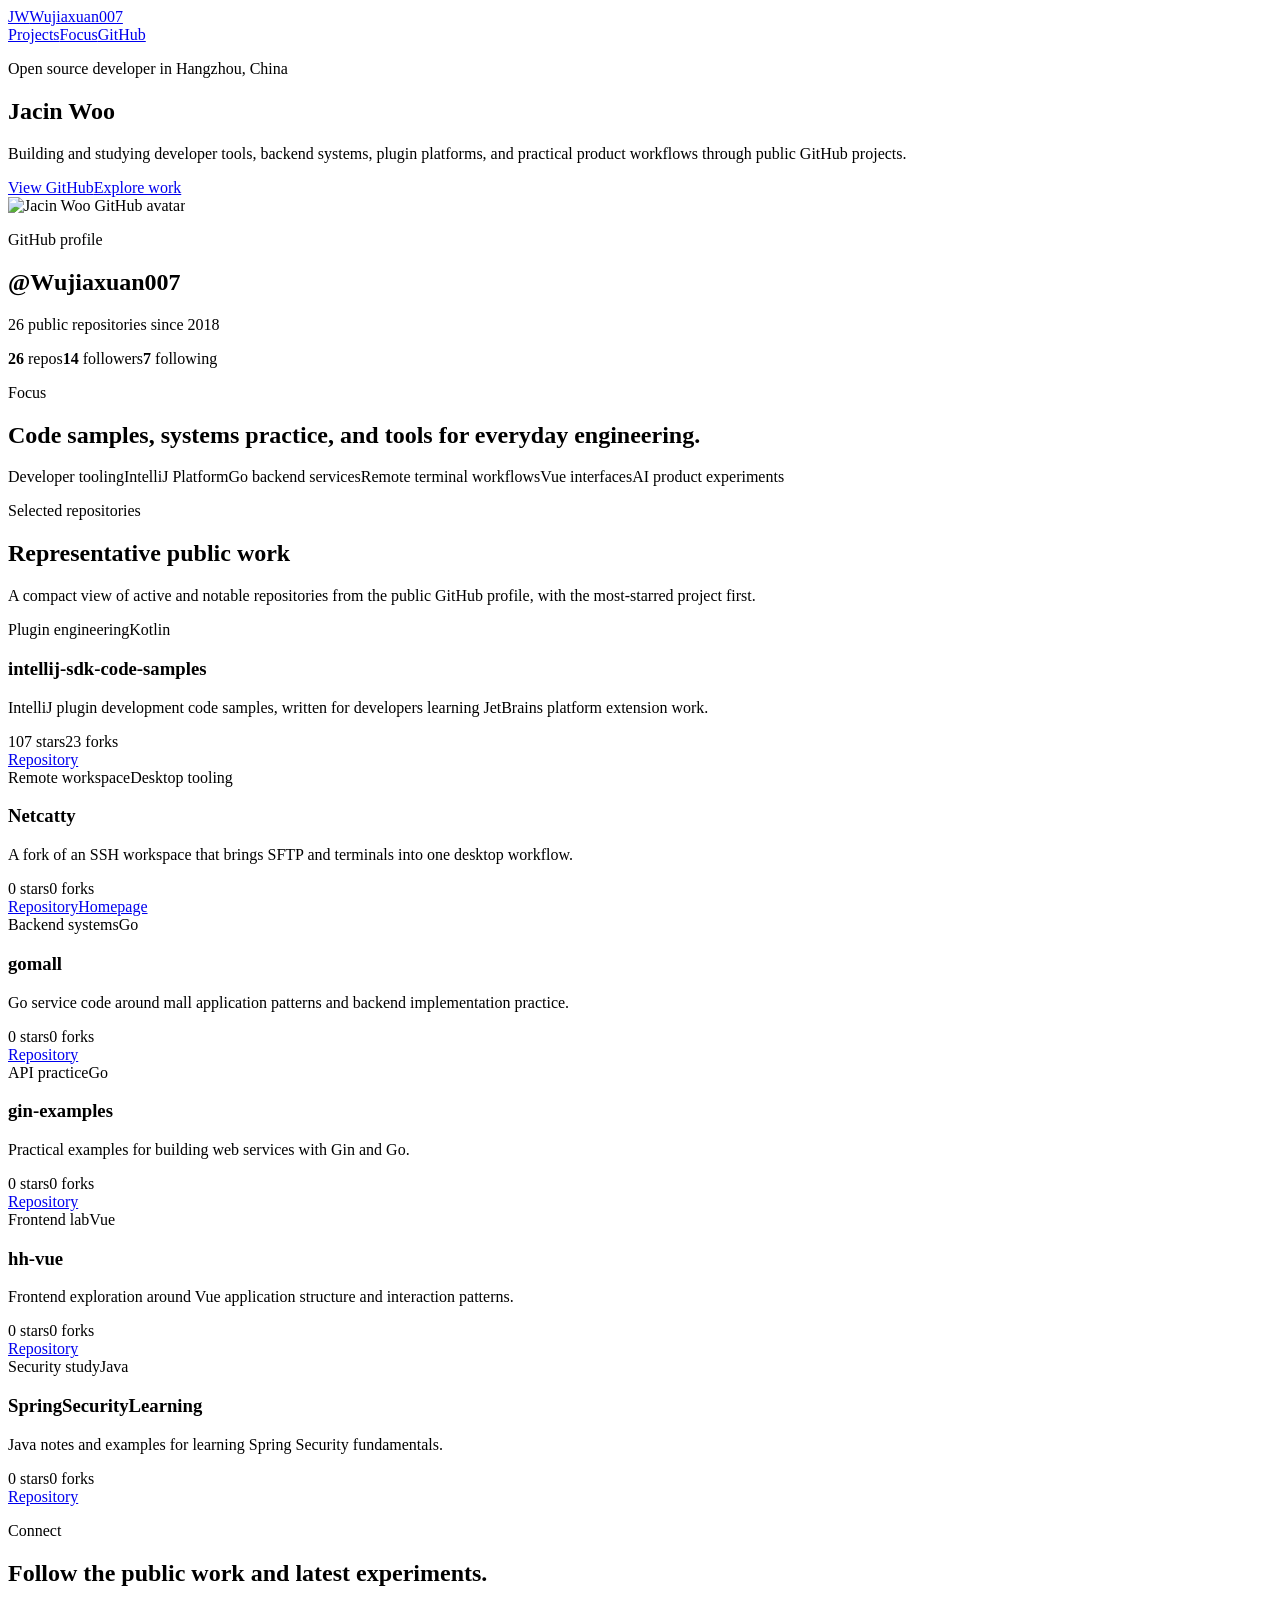
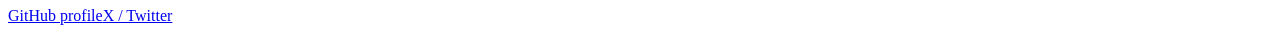
==== index.html @ 348410b6 "Add files via upload" ====
<!DOCTYPE html><html lang="en"><head><meta charSet="utf-8"/><meta name="viewport" content="width=device-width, initial-scale=1"/><link rel="preload" href="https://avatars.githubusercontent.com/u/41990342?v=4" as="image"/><link rel="stylesheet" href="/assets/index-Koxy2MuL.css" data-rsc-css-href="/assets/index-Koxy2MuL.css" data-precedence="vite-rsc/importer-resources"/><link rel="modulepreload" href="/assets/layout-segment-context-BRmgGGHe.js" crossorigin=""/><link rel="modulepreload" href="/assets/rolldown-runtime-S-ySWqyJ.js" crossorigin=""/><link rel="modulepreload" href="/assets/index-CtVXNBql.js" crossorigin=""/><link rel="modulepreload" href="/assets/framework-XU8gKkFC.js" crossorigin=""/><title>Jacin Woo | Wujiaxuan007</title><meta name="description" content="A personal GitHub portfolio for Jacin Woo, highlighting developer tooling, IntelliJ Platform examples, Go services, and public repositories."/><meta property="og:title" content="Jacin Woo | Wujiaxuan007"/><meta property="og:description" content="A personal GitHub portfolio for Jacin Woo, highlighting developer tooling, IntelliJ Platform examples, Go services, and public repositories."/><meta property="og:type" content="website"/><meta property="og:image" content="/og.png"/><meta property="og:image:width" content="1200"/><meta property="og:image:height" content="630"/><meta property="og:image:alt" content="Jacin Woo Wujiaxuan007 portfolio preview"/><meta name="twitter:card" content="summary_large_image"/><meta name="twitter:title" content="Jacin Woo | Wujiaxuan007"/><meta name="twitter:description" content="A personal GitHub portfolio for Jacin Woo, highlighting developer tooling, IntelliJ Platform examples, Go services, and public repositories."/><meta name="twitter:image" content="/og.png"/><link rel="shortcut icon" href="/favicon.svg"/><link rel="icon" href="/favicon.svg"/><script>self.__VINEXT_RSC_PARAMS__={}</script><script>self.__VINEXT_RSC_NAV__={"pathname":"/","searchParams":[]}</script><link rel="modulepreload" href="/assets/index-CtVXNBql.js" />
</head><body><main class="min-h-screen bg-[#f6f4ee] text-[#1d1b16]"><section class="hero"><nav class="topbar" aria-label="Primary"><a class="brand" href="https://github.com/Wujiaxuan007"><span class="brand-mark">JW</span><span>Wujiaxuan007</span></a><div class="navlinks"><a href="#projects">Projects</a><a href="#focus">Focus</a><a href="https://github.com/Wujiaxuan007">GitHub</a></div></nav><div class="hero-grid"><div class="hero-copy"><p class="eyebrow">Open source developer in <!-- -->Hangzhou, China</p><h1>Jacin Woo</h1><p class="lede">Building and studying developer tools, backend systems, plugin platforms, and practical product workflows through public GitHub projects.</p><div class="actions"><a class="primary-action" href="https://github.com/Wujiaxuan007">View GitHub</a><a class="secondary-action" href="#projects">Explore work</a></div></div><aside class="profile-panel" aria-label="GitHub profile summary"><img src="https://avatars.githubusercontent.com/u/41990342?v=4" alt="Jacin Woo GitHub avatar"/><div><p class="panel-label">GitHub profile</p><h2>@<!-- -->Wujiaxuan007</h2><p>26<!-- --> public repositories since <!-- -->2018</p></div><div class="stats"><span><strong>26</strong> repos</span><span><strong>14</strong> followers</span><span><strong>7</strong> following</span></div></aside></div></section><section class="section intro-band" id="focus"><div><p class="section-kicker">Focus</p><h2>Code samples, systems practice, and tools for everyday engineering.</h2></div><div class="interest-grid"><span>Developer tooling</span><span>IntelliJ Platform</span><span>Go backend services</span><span>Remote terminal workflows</span><span>Vue interfaces</span><span>AI product experiments</span></div></section><section class="section" id="projects"><div class="section-heading"><p class="section-kicker">Selected repositories</p><h2>Representative public work</h2><p>A compact view of active and notable repositories from the public GitHub profile, with the most-starred project first.</p></div><div class="project-grid"><article class="project-card"><div class="project-topline"><span>Plugin engineering</span><span>Kotlin</span></div><h3>intellij-sdk-code-samples</h3><p>IntelliJ plugin development code samples, written for developers learning JetBrains platform extension work.</p><div class="project-meta"><span>107<!-- --> stars</span><span>23<!-- --> forks</span></div><div class="project-links"><a href="https://github.com/Wujiaxuan007/intellij-sdk-code-samples">Repository</a></div></article><article class="project-card"><div class="project-topline"><span>Remote workspace</span><span>Desktop tooling</span></div><h3>Netcatty</h3><p>A fork of an SSH workspace that brings SFTP and terminals into one desktop workflow.</p><div class="project-meta"><span>0<!-- --> stars</span><span>0<!-- --> forks</span></div><div class="project-links"><a href="https://github.com/Wujiaxuan007/Netcatty">Repository</a><a href="https://netcatty.app">Homepage</a></div></article><article class="project-card"><div class="project-topline"><span>Backend systems</span><span>Go</span></div><h3>gomall</h3><p>Go service code around mall application patterns and backend implementation practice.</p><div class="project-meta"><span>0<!-- --> stars</span><span>0<!-- --> forks</span></div><div class="project-links"><a href="https://github.com/Wujiaxuan007/gomall">Repository</a></div></article><article class="project-card"><div class="project-topline"><span>API practice</span><span>Go</span></div><h3>gin-examples</h3><p>Practical examples for building web services with Gin and Go.</p><div class="project-meta"><span>0<!-- --> stars</span><span>0<!-- --> forks</span></div><div class="project-links"><a href="https://github.com/Wujiaxuan007/gin-examples">Repository</a></div></article><article class="project-card"><div class="project-topline"><span>Frontend lab</span><span>Vue</span></div><h3>hh-vue</h3><p>Frontend exploration around Vue application structure and interaction patterns.</p><div class="project-meta"><span>0<!-- --> stars</span><span>0<!-- --> forks</span></div><div class="project-links"><a href="https://github.com/Wujiaxuan007/hh-vue">Repository</a></div></article><article class="project-card"><div class="project-topline"><span>Security study</span><span>Java</span></div><h3>SpringSecurityLearning</h3><p>Java notes and examples for learning Spring Security fundamentals.</p><div class="project-meta"><span>0<!-- --> stars</span><span>0<!-- --> forks</span></div><div class="project-links"><a href="https://github.com/Wujiaxuan007/SpringSecurityLearning">Repository</a></div></article></div></section><section class="section contact-band"><div><p class="section-kicker">Connect</p><h2>Follow the public work and latest experiments.</h2></div><div class="contact-actions"><a href="https://github.com/Wujiaxuan007">GitHub profile</a><a href="https://x.com/JsonWoo">X / Twitter</a></div></section></main><script id="_R_">import("/assets/index-CtVXNBql.js")</script></body></html><script>self.__VINEXT_RSC_CHUNKS__=self.__VINEXT_RSC_CHUNKS__||[];self.__VINEXT_RSC_CHUNKS__.push("2:I[\"8c0f216c4604\",[],\"Children\",1]\n3:I[\"15c18cfaeeff\",[],\"LayoutSegmentProvider\",1]\n4:I[\"8c0f216c4604\",[],\"Slot\",1]\n5:I[\"593f344dc510\",[],\"RedirectBoundary\",1]\n:HL[\"/assets/index-Koxy2MuL.css\",\"style\"]\n")</script><script>self.__VINEXT_RSC_CHUNKS__=self.__VINEXT_RSC_CHUNKS__||[];self.__VINEXT_RSC_CHUNKS__.push("0:{\"__route\":\"route:/\",\"__interceptionContext\":null,\"__layoutIds\":[\"layout:/\"],\"__rootLayout\":\"/\",\"page:/\":\"$L1\",\"layout:/\":[[[[\"$\",\"link\",\"css:/assets/index-Koxy2MuL.css\",{\"rel\":\"stylesheet\",\"precedence\":\"vite-rsc/importer-resources\",\"href\":\"/assets/index-Koxy2MuL.css\",\"data-rsc-css-href\":\"/assets/index-Koxy2MuL.css\"}],\"$undefined\"],[\"$\",\"html\",null,{\"lang\":\"en\",\"children\":[\"$\",\"body\",null,{\"children\":[\"$\",\"$L2\",null,{}]}]}]],null],\"route:/\":[[[\"$\",\"meta\",null,{\"charSet\":\"utf-8\"}],[[\"$\",\"title\",\"0\",{\"children\":\"Jacin Woo | Wujiaxuan007\"}],[\"$\",\"meta\",\"1\",{\"name\":\"description\",\"content\":\"A personal GitHub portfolio for Jacin Woo, highlighting developer tooling, IntelliJ Platform examples, Go services, and public repositories.\"}],[\"$\",\"meta\",\"2\",{\"property\":\"og:title\",\"content\":\"Jacin Woo | Wujiaxuan007\"}],[\"$\",\"meta\",\"3\",{\"property\":\"og:description\",\"content\":\"A personal GitHub portfolio for Jacin Woo, highlighting developer tooling, IntelliJ Platform examples, Go services, and public repositories.\"}],[\"$\",\"meta\",\"4\",{\"property\":\"og:type\",\"content\":\"website\"}],[\"$\",\"meta\",\"5\",{\"property\":\"og:image\",\"content\":\"/og.png\"}],[\"$\",\"meta\",\"6\",{\"property\":\"og:image:width\",\"content\":\"1200\"}],[\"$\",\"meta\",\"7\",{\"property\":\"og:image:height\",\"content\":\"630\"}],[\"$\",\"meta\",\"8\",{\"property\":\"og:image:alt\",\"content\":\"Jacin Woo Wujiaxuan007 portfolio preview\"}],[\"$\",\"meta\",\"9\",{\"name\":\"twitter:card\",\"content\":\"summary_large_image\"}],[\"$\",\"meta\",\"10\",{\"name\":\"twitter:title\",\"content\":\"Jacin Woo | Wujiaxuan007\"}],[\"$\",\"meta\",\"11\",{\"name\":\"twitter:description\",\"content\":\"A personal GitHub portfolio for Jacin Woo, highlighting developer tooling, IntelliJ Platform examples, Go services, and public repositories.\"}],[\"$\",\"meta\",\"12\",{\"name\":\"twitter:image\",\"content\":\"/og.png\"}],[\"$\",\"link\",\"13\",{\"rel\":\"shortcut icon\",\"href\":\"/favicon.svg\"}],[\"$\",\"link\",\"14\",{\"rel\":\"icon\",\"href\":\"/favicon.svg\"}]],[[\"$\",\"meta\",\"0\",{\"name\":\"viewport\",\"content\":\"width=device-width, initial-scale=1\"}]]],[\"$\",\"$L3\",null,{\"segmentMap\":{\"children\":[]},\"children\":[\"$\",\"$L4\",null,{\"id\":\"layout:/\",\"parallelSlots\":\"$undefined\",\"children\":[\"$\",\"$L5\",null,{\"children\":[\"$\",\"$L3\",null,{\"segmentMap\":{\"children\":[]},\"children\":[\"$\",\"$L4\",null,{\"id\":\"page:/\"}]}]}]}]}]],\"__layoutFlags\":{\"layout:/\":\"s\"},\"__artifactCompatibility\":{\"schemaVersion\":1,\"graphVersion\":\"app-route-graph:4uhn5s1wvoptc\",\"deploymentVersion\":\"7e41b276-8a15-4a23-9fd0-28739e5603c1\",\"appElementsSchemaVersion\":1,\"rscPayloadSchemaVersion\":1,\"rootBoundaryId\":\"/\",\"renderEpoch\":null}}\n")</script><script>self.__VINEXT_RSC_CHUNKS__=self.__VINEXT_RSC_CHUNKS__||[];self.__VINEXT_RSC_CHUNKS__.push(":HL[\"https://avatars.githubusercontent.com/u/41990342?v=4\",\"image\"]\n")</script><script>self.__VINEXT_RSC_CHUNKS__=self.__VINEXT_RSC_CHUNKS__||[];self.__VINEXT_RSC_CHUNKS__.push("1:[\"$\",\"main\",null,{\"className\":\"min-h-screen bg-[#f6f4ee] text-[#1d1b16]\",\"children\":[[\"$\",\"section\",null,{\"className\":\"hero\",\"children\":[[\"$\",\"nav\",null,{\"className\":\"topbar\",\"aria-label\":\"Primary\",\"children\":[[\"$\",\"a\",null,{\"className\":\"brand\",\"href\":\"https://github.com/Wujiaxuan007\",\"children\":[[\"$\",\"span\",null,{\"className\":\"brand-mark\",\"children\":\"JW\"}],[\"$\",\"span\",null,{\"children\":\"Wujiaxuan007\"}]]}],[\"$\",\"div\",null,{\"className\":\"navlinks\",\"children\":[[\"$\",\"a\",null,{\"href\":\"#projects\",\"children\":\"Projects\"}],[\"$\",\"a\",null,{\"href\":\"#focus\",\"children\":\"Focus\"}],[\"$\",\"a\",null,{\"href\":\"https://github.com/Wujiaxuan007\",\"children\":\"GitHub\"}]]}]]}],[\"$\",\"div\",null,{\"className\":\"hero-grid\",\"children\":[[\"$\",\"div\",null,{\"className\":\"hero-copy\",\"children\":[[\"$\",\"p\",null,{\"className\":\"eyebrow\",\"children\":[\"Open source developer in \",\"Hangzhou, China\"]}],[\"$\",\"h1\",null,{\"children\":\"Jacin Woo\"}],[\"$\",\"p\",null,{\"className\":\"lede\",\"children\":\"Building and studying developer tools, backend systems, plugin platforms, and practical product workflows through public GitHub projects.\"}],[\"$\",\"div\",null,{\"className\":\"actions\",\"children\":[[\"$\",\"a\",null,{\"className\":\"primary-action\",\"href\":\"https://github.com/Wujiaxuan007\",\"children\":\"View GitHub\"}],[\"$\",\"a\",null,{\"className\":\"secondary-action\",\"href\":\"#projects\",\"children\":\"Explore work\"}]]}]]}],[\"$\",\"aside\",null,{\"className\":\"profile-panel\",\"aria-label\":\"GitHub profile summary\",\"children\":[[\"$\",\"img\",null,{\"src\":\"https://avatars.githubusercontent.com/u/41990342?v=4\",\"alt\":\"Jacin Woo GitHub avatar\"}],[\"$\",\"div\",null,{\"children\":[[\"$\",\"p\",null,{\"className\":\"panel-label\",\"children\":\"GitHub profile\"}],[\"$\",\"h2\",null,{\"children\":[\"@\",\"Wujiaxuan007\"]}],[\"$\",\"p\",null,{\"children\":[26,\" public repositories since \",\"2018\"]}]]}],[\"$\",\"div\",null,{\"className\":\"stats\",\"children\":[[\"$\",\"span\",null,{\"children\":[[\"$\",\"strong\",null,{\"children\":26}],\" repos\"]}],[\"$\",\"span\",null,{\"children\":[[\"$\",\"strong\",null,{\"children\":14}],\" followers\"]}],[\"$\",\"span\",null,{\"children\":[[\"$\",\"strong\",null,{\"children\":7}],\" following\"]}]]}]]}]]}]]}],[\"$\",\"section\",null,{\"className\":\"section intro-band\",\"id\":\"focus\",\"children\":[[\"$\",\"div\",null,{\"children\":[[\"$\",\"p\",null,{\"className\":\"section-kicker\",\"children\":\"Focus\"}],[\"$\",\"h2\",null,{\"children\":\"Code samples, systems practice, and tools for everyday engineering.\"}]]}],[\"$\",\"div\",null,{\"className\":\"interest-grid\",\"children\":[[\"$\",\"span\",\"Developer tooling\",{\"children\":\"Developer tooling\"}],[\"$\",\"span\",\"IntelliJ Platform\",{\"children\":\"IntelliJ Platform\"}],[\"$\",\"span\",\"Go backend services\",{\"children\":\"Go backend services\"}],[\"$\",\"span\",\"Remote terminal workflows\",{\"children\":\"Remote terminal workflows\"}],[\"$\",\"span\",\"Vue interfaces\",{\"children\":\"Vue interfaces\"}],[\"$\",\"span\",\"AI product experiments\",{\"children\":\"AI product experiments\"}]]}]]}],[\"$\",\"section\",null,{\"className\":\"section\",\"id\":\"projects\",\"children\":[[\"$\",\"div\",null,{\"className\":\"section-heading\",\"children\":[[\"$\",\"p\",null,{\"className\":\"section-kicker\",\"children\":\"Selected repositories\"}],[\"$\",\"h2\",null,{\"children\":\"Representative public work\"}],[\"$\",\"p\",null,{\"children\":\"A compact view of active and notable repositories from the public GitHub profile, with the most-starred project first.\"}]]}],[\"$\",\"div\",null,{\"className\":\"project-grid\",\"children\":[[\"$\",\"article\",\"intellij-sdk-code-samples\",{\"className\":\"project-card\",\"children\":[[\"$\",\"div\",null,{\"className\":\"project-topline\",\"children\":[[\"$\",\"span\",null,{\"children\":\"Plugin engineering\"}],[\"$\",\"span\",null,{\"children\":\"Kotlin\"}]]}],[\"$\",\"h3\",null,{\"children\":\"intellij-sdk-code-samples\"}],[\"$\",\"p\",null,{\"children\":\"IntelliJ plugin development code samples, written for developers learning JetBrains platform extension work.\"}],[\"$\",\"div\",null,{\"className\":\"project-meta\",\"children\":[[\"$\",\"span\",null,{\"children\":[107,\" stars\"]}],[\"$\",\"span\",null,{\"children\":[23,\" forks\"]}]]}],[\"$\",\"div\",null,{\"className\":\"project-links\",\"children\":[[\"$\",\"a\",null,{\"href\":\"https://github.com/Wujiaxuan007/intellij-sdk-code-samples\",\"children\":\"Repository\"}],null]}]]}],[\"$\",\"article\",\"Netcatty\",{\"className\":\"project-card\",\"children\":[[\"$\",\"div\",null,{\"className\":\"project-topline\",\"children\":[[\"$\",\"span\",null,{\"children\":\"Remote workspace\"}],[\"$\",\"span\",null,{\"children\":\"Desktop tooling\"}]]}],[\"$\",\"h3\",null,{\"children\":\"Netcatty\"}],[\"$\",\"p\",null,{\"children\":\"A fork of an SSH workspace that brings SFTP and terminals into one desktop workflow.\"}],[\"$\",\"div\",null,{\"className\":\"project-meta\",\"children\":[[\"$\",\"span\",null,{\"children\":[0,\" stars\"]}],[\"$\",\"span\",null,{\"children\":[0,\" forks\"]}]]}],\"$L6\"]}],\"$L7\",\"$L8\",\"$L9\",\"$La\"]}]]}],\"$Lb\"]}]\n")</script><script>self.__VINEXT_RSC_CHUNKS__=self.__VINEXT_RSC_CHUNKS__||[];self.__VINEXT_RSC_CHUNKS__.push("6:[\"$\",\"div\",null,{\"className\":\"project-links\",\"children\":[[\"$\",\"a\",null,{\"href\":\"https://github.com/Wujiaxuan007/Netcatty\",\"children\":\"Repository\"}],[\"$\",\"a\",null,{\"href\":\"https://netcatty.app\",\"children\":\"Homepage\"}]]}]\n7:[\"$\",\"article\",\"gomall\",{\"className\":\"project-card\",\"children\":[[\"$\",\"div\",null,{\"className\":\"project-topline\",\"children\":[[\"$\",\"span\",null,{\"children\":\"Backend systems\"}],[\"$\",\"span\",null,{\"children\":\"Go\"}]]}],[\"$\",\"h3\",null,{\"children\":\"gomall\"}],[\"$\",\"p\",null,{\"children\":\"Go service code around mall application patterns and backend implementation practice.\"}],[\"$\",\"div\",null,{\"className\":\"project-meta\",\"children\":[[\"$\",\"span\",null,{\"children\":[0,\" stars\"]}],[\"$\",\"span\",null,{\"children\":[0,\" forks\"]}]]}],[\"$\",\"div\",null,{\"className\":\"project-links\",\"children\":[[\"$\",\"a\",null,{\"href\":\"https://github.com/Wujiaxuan007/gomall\",\"children\":\"Repository\"}],null]}]]}]\n8:[\"$\",\"article\",\"gin-examples\",{\"className\":\"project-card\",\"children\":[[\"$\",\"div\",null,{\"className\":\"project-topline\",\"children\":[[\"$\",\"span\",null,{\"children\":\"API practice\"}],[\"$\",\"span\",null,{\"children\":\"Go\"}]]}],[\"$\",\"h3\",null,{\"children\":\"gin-examples\"}],[\"$\",\"p\",null,{\"children\":\"Practical examples for building web services with Gin and Go.\"}],[\"$\",\"div\",null,{\"className\":\"project-meta\",\"children\":[[\"$\",\"span\",null,{\"children\":[0,\" stars\"]}],[\"$\",\"span\",null,{\"children\":[0,\" forks\"]}]]}],[\"$\",\"div\",null,{\"className\":\"project-links\",\"children\":[[\"$\",\"a\",null,{\"href\":\"https://github.com/Wujiaxuan007/gin-examples\",\"children\":\"Repository\"}],null]}]]}]\n")</script><script>self.__VINEXT_RSC_CHUNKS__=self.__VINEXT_RSC_CHUNKS__||[];self.__VINEXT_RSC_CHUNKS__.push("9:[\"$\",\"article\",\"hh-vue\",{\"className\":\"project-card\",\"children\":[[\"$\",\"div\",null,{\"className\":\"project-topline\",\"children\":[[\"$\",\"span\",null,{\"children\":\"Frontend lab\"}],[\"$\",\"span\",null,{\"children\":\"Vue\"}]]}],[\"$\",\"h3\",null,{\"children\":\"hh-vue\"}],[\"$\",\"p\",null,{\"children\":\"Frontend exploration around Vue application structure and interaction patterns.\"}],[\"$\",\"div\",null,{\"className\":\"project-meta\",\"children\":[[\"$\",\"span\",null,{\"children\":[0,\" stars\"]}],[\"$\",\"span\",null,{\"children\":[0,\" forks\"]}]]}],[\"$\",\"div\",null,{\"className\":\"project-links\",\"children\":[[\"$\",\"a\",null,{\"href\":\"https://github.com/Wujiaxuan007/hh-vue\",\"children\":\"Repository\"}],null]}]]}]\na:[\"$\",\"article\",\"SpringSecurityLearning\",{\"className\":\"project-card\",\"children\":[[\"$\",\"div\",null,{\"className\":\"project-topline\",\"children\":[[\"$\",\"span\",null,{\"children\":\"Security study\"}],[\"$\",\"span\",null,{\"children\":\"Java\"}]]}],[\"$\",\"h3\",null,{\"children\":\"SpringSecurityLearning\"}],[\"$\",\"p\",null,{\"children\":\"Java notes and examples for learning Spring Security fundamentals.\"}],[\"$\",\"div\",null,{\"className\":\"project-meta\",\"children\":[[\"$\",\"span\",null,{\"children\":[0,\" stars\"]}],[\"$\",\"span\",null,{\"children\":[0,\" forks\"]}]]}],[\"$\",\"div\",null,{\"className\":\"project-links\",\"children\":[[\"$\",\"a\",null,{\"href\":\"https://github.com/Wujiaxuan007/SpringSecurityLearning\",\"children\":\"Repository\"}],null]}]]}]\nb:[\"$\",\"section\",null,{\"className\":\"section contact-band\",\"children\":[[\"$\",\"div\",null,{\"children\":[[\"$\",\"p\",null,{\"className\":\"section-kicker\",\"children\":\"Connect\"}],[\"$\",\"h2\",null,{\"children\":\"Follow the public work and latest experiments.\"}]]}],[\"$\",\"div\",null,{\"className\":\"contact-actions\",\"children\":[[\"$\",\"a\",null,{\"href\":\"https://github.com/Wujiaxuan007\",\"children\":\"GitHub profile\"}],[\"$\",\"a\",null,{\"href\":\"https://x.com/JsonWoo\",\"children\":\"X / Twitter\"}]]}]]}]\n")</script><script>self.__VINEXT_RSC_DONE__=true</script>
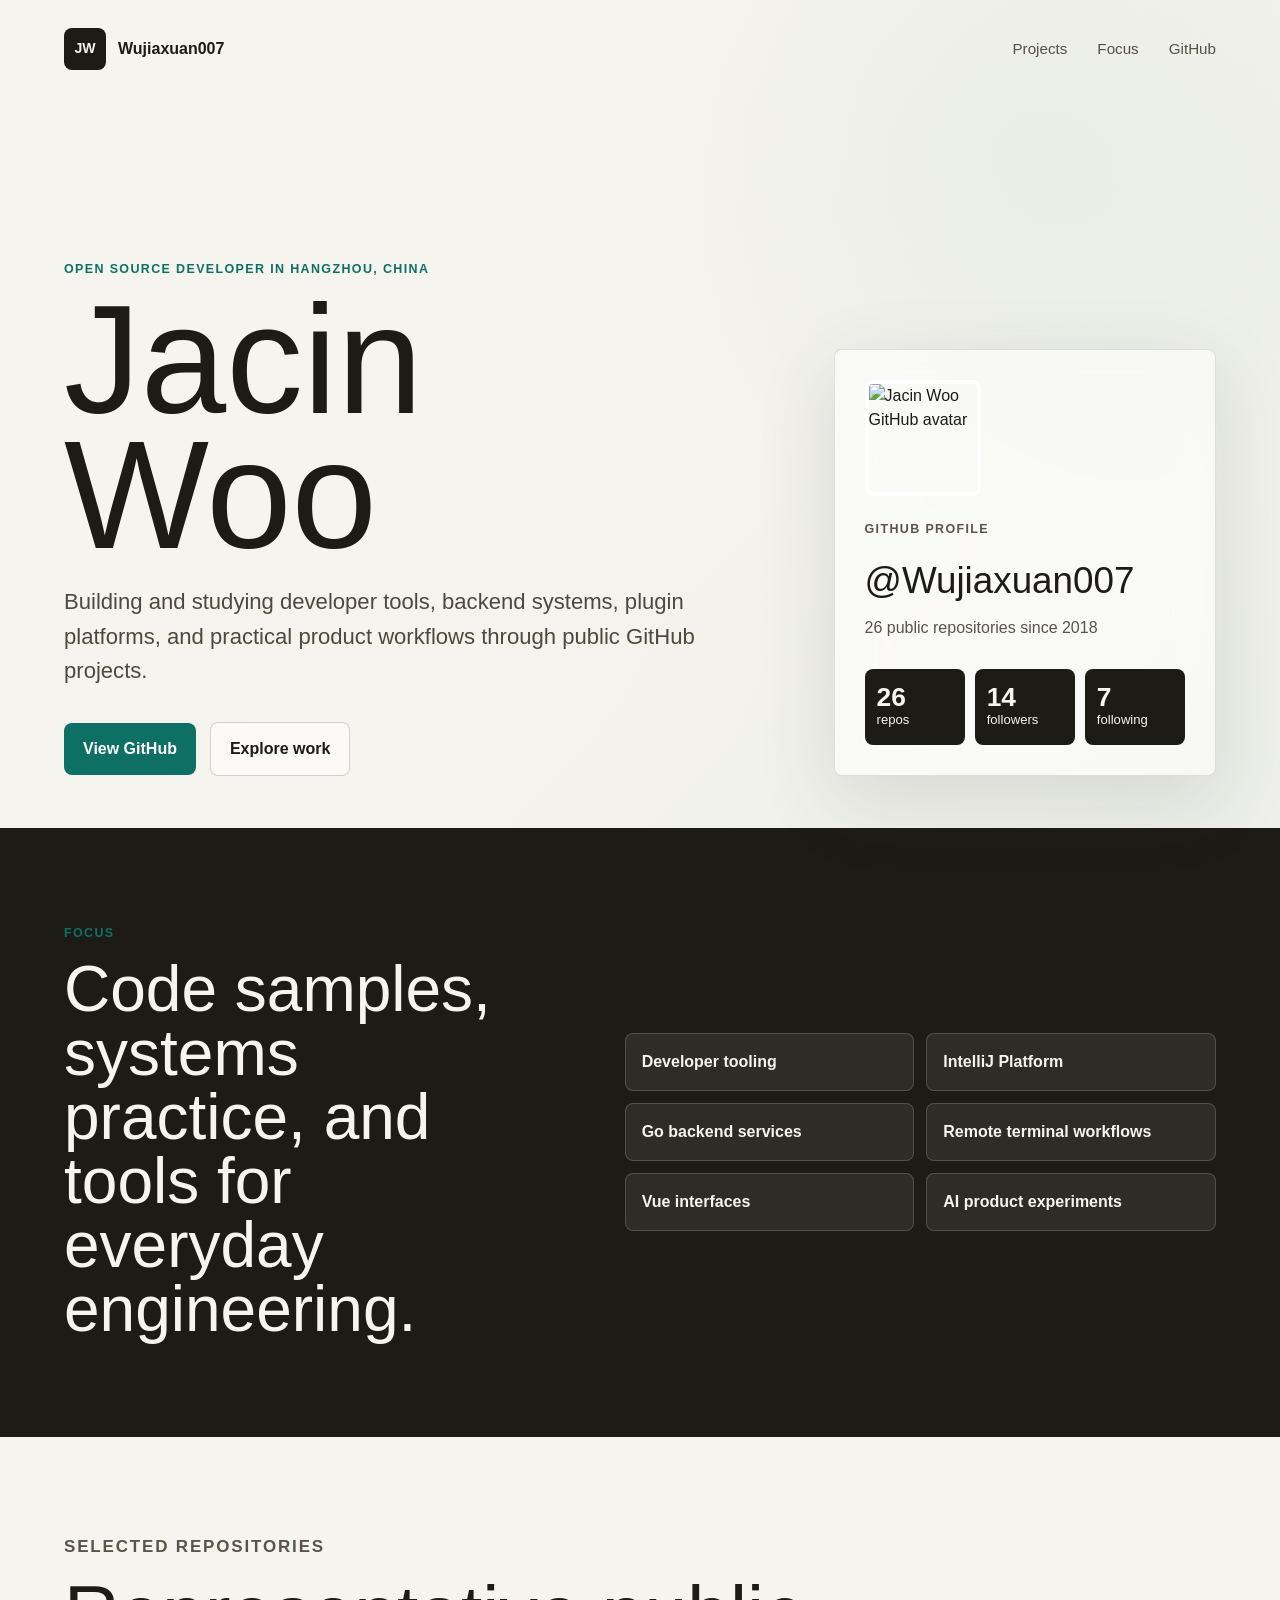
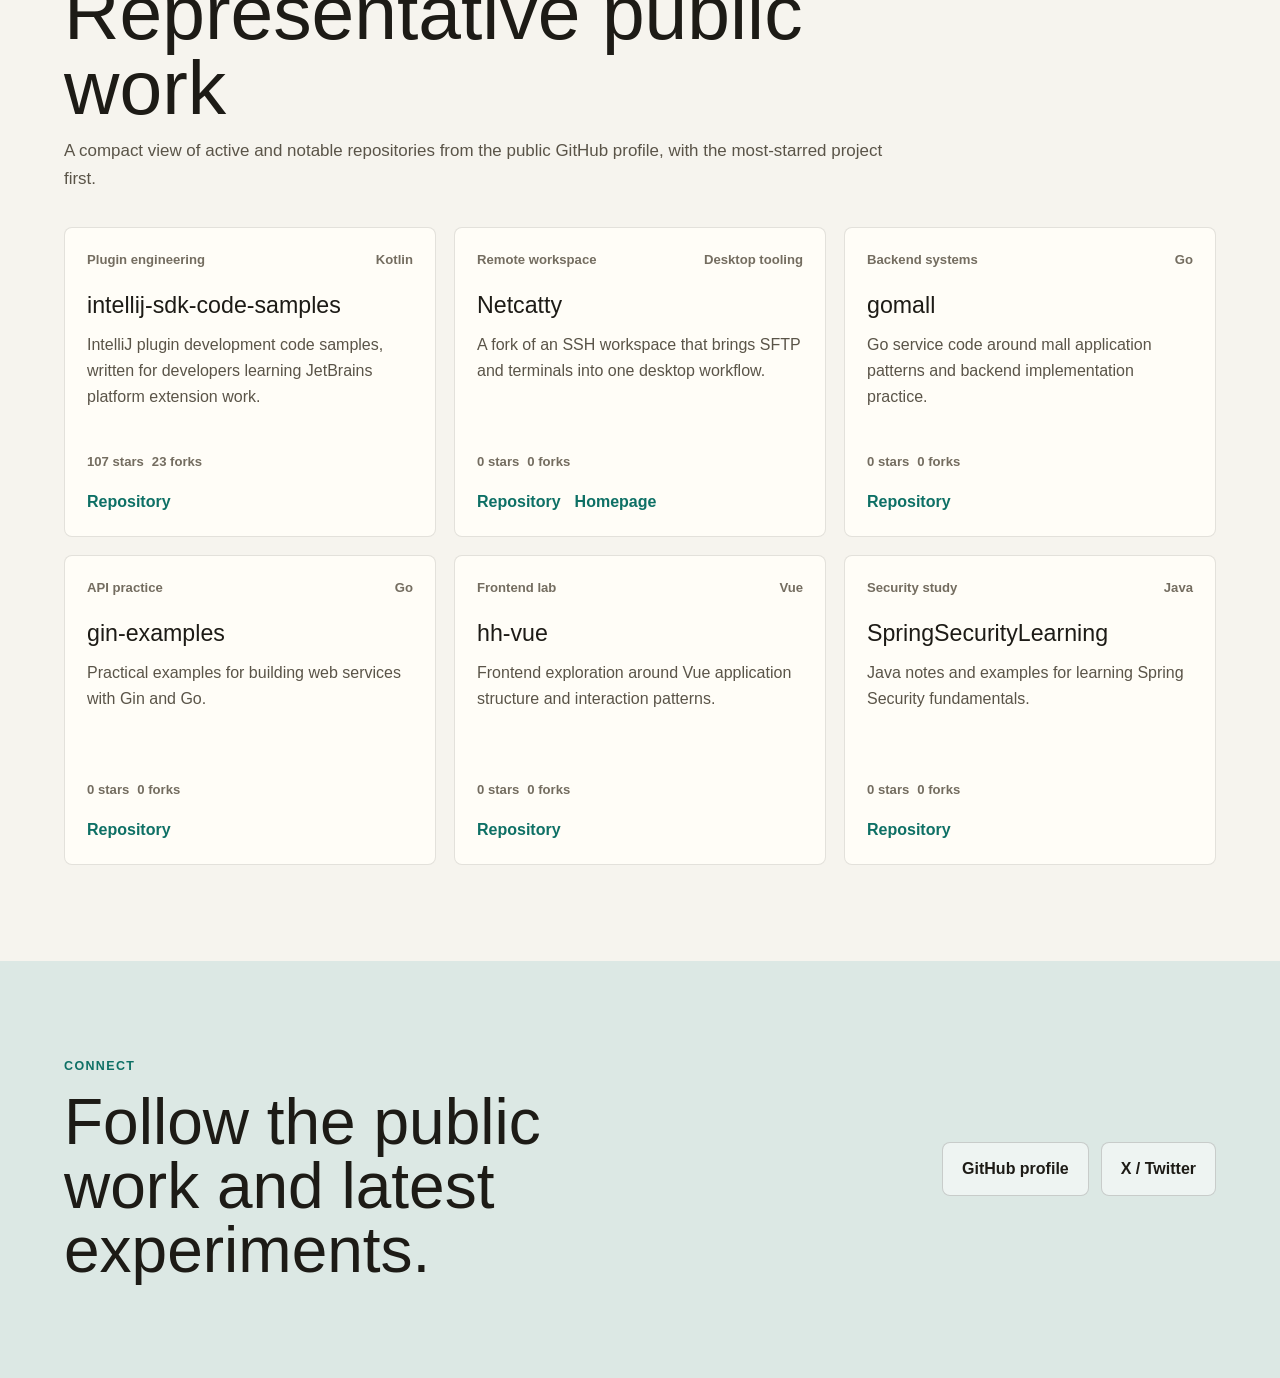
==== commit 53360bdb: "Update index.html" ====
--- a/index.html
+++ b/index.html
@@ -1,2 +1,4 @@
-<!DOCTYPE html><html lang="en"><head><meta charSet="utf-8"/><meta name="viewport" content="width=device-width, initial-scale=1"/><link rel="preload" href="https://avatars.githubusercontent.com/u/41990342?v=4" as="image"/><link rel="stylesheet" href="/assets/index-Koxy2MuL.css" data-rsc-css-href="/assets/index-Koxy2MuL.css" data-precedence="vite-rsc/importer-resources"/><link rel="modulepreload" href="/assets/layout-segment-context-BRmgGGHe.js" crossorigin=""/><link rel="modulepreload" href="/assets/rolldown-runtime-S-ySWqyJ.js" crossorigin=""/><link rel="modulepreload" href="/assets/index-CtVXNBql.js" crossorigin=""/><link rel="modulepreload" href="/assets/framework-XU8gKkFC.js" crossorigin=""/><title>Jacin Woo | Wujiaxuan007</title><meta name="description" content="A personal GitHub portfolio for Jacin Woo, highlighting developer tooling, IntelliJ Platform examples, Go services, and public repositories."/><meta property="og:title" content="Jacin Woo | Wujiaxuan007"/><meta property="og:description" content="A personal GitHub portfolio for Jacin Woo, highlighting developer tooling, IntelliJ Platform examples, Go services, and public repositories."/><meta property="og:type" content="website"/><meta property="og:image" content="/og.png"/><meta property="og:image:width" content="1200"/><meta property="og:image:height" content="630"/><meta property="og:image:alt" content="Jacin Woo Wujiaxuan007 portfolio preview"/><meta name="twitter:card" content="summary_large_image"/><meta name="twitter:title" content="Jacin Woo | Wujiaxuan007"/><meta name="twitter:description" content="A personal GitHub portfolio for Jacin Woo, highlighting developer tooling, IntelliJ Platform examples, Go services, and public repositories."/><meta name="twitter:image" content="/og.png"/><link rel="shortcut icon" href="/favicon.svg"/><link rel="icon" href="/favicon.svg"/><script>self.__VINEXT_RSC_PARAMS__={}</script><script>self.__VINEXT_RSC_NAV__={"pathname":"/","searchParams":[]}</script><link rel="modulepreload" href="/assets/index-CtVXNBql.js" />
-</head><body><main class="min-h-screen bg-[#f6f4ee] text-[#1d1b16]"><section class="hero"><nav class="topbar" aria-label="Primary"><a class="brand" href="https://github.com/Wujiaxuan007"><span class="brand-mark">JW</span><span>Wujiaxuan007</span></a><div class="navlinks"><a href="#projects">Projects</a><a href="#focus">Focus</a><a href="https://github.com/Wujiaxuan007">GitHub</a></div></nav><div class="hero-grid"><div class="hero-copy"><p class="eyebrow">Open source developer in <!-- -->Hangzhou, China</p><h1>Jacin Woo</h1><p class="lede">Building and studying developer tools, backend systems, plugin platforms, and practical product workflows through public GitHub projects.</p><div class="actions"><a class="primary-action" href="https://github.com/Wujiaxuan007">View GitHub</a><a class="secondary-action" href="#projects">Explore work</a></div></div><aside class="profile-panel" aria-label="GitHub profile summary"><img src="https://avatars.githubusercontent.com/u/41990342?v=4" alt="Jacin Woo GitHub avatar"/><div><p class="panel-label">GitHub profile</p><h2>@<!-- -->Wujiaxuan007</h2><p>26<!-- --> public repositories since <!-- -->2018</p></div><div class="stats"><span><strong>26</strong> repos</span><span><strong>14</strong> followers</span><span><strong>7</strong> following</span></div></aside></div></section><section class="section intro-band" id="focus"><div><p class="section-kicker">Focus</p><h2>Code samples, systems practice, and tools for everyday engineering.</h2></div><div class="interest-grid"><span>Developer tooling</span><span>IntelliJ Platform</span><span>Go backend services</span><span>Remote terminal workflows</span><span>Vue interfaces</span><span>AI product experiments</span></div></section><section class="section" id="projects"><div class="section-heading"><p class="section-kicker">Selected repositories</p><h2>Representative public work</h2><p>A compact view of active and notable repositories from the public GitHub profile, with the most-starred project first.</p></div><div class="project-grid"><article class="project-card"><div class="project-topline"><span>Plugin engineering</span><span>Kotlin</span></div><h3>intellij-sdk-code-samples</h3><p>IntelliJ plugin development code samples, written for developers learning JetBrains platform extension work.</p><div class="project-meta"><span>107<!-- --> stars</span><span>23<!-- --> forks</span></div><div class="project-links"><a href="https://github.com/Wujiaxuan007/intellij-sdk-code-samples">Repository</a></div></article><article class="project-card"><div class="project-topline"><span>Remote workspace</span><span>Desktop tooling</span></div><h3>Netcatty</h3><p>A fork of an SSH workspace that brings SFTP and terminals into one desktop workflow.</p><div class="project-meta"><span>0<!-- --> stars</span><span>0<!-- --> forks</span></div><div class="project-links"><a href="https://github.com/Wujiaxuan007/Netcatty">Repository</a><a href="https://netcatty.app">Homepage</a></div></article><article class="project-card"><div class="project-topline"><span>Backend systems</span><span>Go</span></div><h3>gomall</h3><p>Go service code around mall application patterns and backend implementation practice.</p><div class="project-meta"><span>0<!-- --> stars</span><span>0<!-- --> forks</span></div><div class="project-links"><a href="https://github.com/Wujiaxuan007/gomall">Repository</a></div></article><article class="project-card"><div class="project-topline"><span>API practice</span><span>Go</span></div><h3>gin-examples</h3><p>Practical examples for building web services with Gin and Go.</p><div class="project-meta"><span>0<!-- --> stars</span><span>0<!-- --> forks</span></div><div class="project-links"><a href="https://github.com/Wujiaxuan007/gin-examples">Repository</a></div></article><article class="project-card"><div class="project-topline"><span>Frontend lab</span><span>Vue</span></div><h3>hh-vue</h3><p>Frontend exploration around Vue application structure and interaction patterns.</p><div class="project-meta"><span>0<!-- --> stars</span><span>0<!-- --> forks</span></div><div class="project-links"><a href="https://github.com/Wujiaxuan007/hh-vue">Repository</a></div></article><article class="project-card"><div class="project-topline"><span>Security study</span><span>Java</span></div><h3>SpringSecurityLearning</h3><p>Java notes and examples for learning Spring Security fundamentals.</p><div class="project-meta"><span>0<!-- --> stars</span><span>0<!-- --> forks</span></div><div class="project-links"><a href="https://github.com/Wujiaxuan007/SpringSecurityLearning">Repository</a></div></article></div></section><section class="section contact-band"><div><p class="section-kicker">Connect</p><h2>Follow the public work and latest experiments.</h2></div><div class="contact-actions"><a href="https://github.com/Wujiaxuan007">GitHub profile</a><a href="https://x.com/JsonWoo">X / Twitter</a></div></section></main><script id="_R_">import("/assets/index-CtVXNBql.js")</script></body></html><script>self.__VINEXT_RSC_CHUNKS__=self.__VINEXT_RSC_CHUNKS__||[];self.__VINEXT_RSC_CHUNKS__.push("2:I[\"8c0f216c4604\",[],\"Children\",1]\n3:I[\"15c18cfaeeff\",[],\"LayoutSegmentProvider\",1]\n4:I[\"8c0f216c4604\",[],\"Slot\",1]\n5:I[\"593f344dc510\",[],\"RedirectBoundary\",1]\n:HL[\"/assets/index-Koxy2MuL.css\",\"style\"]\n")</script><script>self.__VINEXT_RSC_CHUNKS__=self.__VINEXT_RSC_CHUNKS__||[];self.__VINEXT_RSC_CHUNKS__.push("0:{\"__route\":\"route:/\",\"__interceptionContext\":null,\"__layoutIds\":[\"layout:/\"],\"__rootLayout\":\"/\",\"page:/\":\"$L1\",\"layout:/\":[[[[\"$\",\"link\",\"css:/assets/index-Koxy2MuL.css\",{\"rel\":\"stylesheet\",\"precedence\":\"vite-rsc/importer-resources\",\"href\":\"/assets/index-Koxy2MuL.css\",\"data-rsc-css-href\":\"/assets/index-Koxy2MuL.css\"}],\"$undefined\"],[\"$\",\"html\",null,{\"lang\":\"en\",\"children\":[\"$\",\"body\",null,{\"children\":[\"$\",\"$L2\",null,{}]}]}]],null],\"route:/\":[[[\"$\",\"meta\",null,{\"charSet\":\"utf-8\"}],[[\"$\",\"title\",\"0\",{\"children\":\"Jacin Woo | Wujiaxuan007\"}],[\"$\",\"meta\",\"1\",{\"name\":\"description\",\"content\":\"A personal GitHub portfolio for Jacin Woo, highlighting developer tooling, IntelliJ Platform examples, Go services, and public repositories.\"}],[\"$\",\"meta\",\"2\",{\"property\":\"og:title\",\"content\":\"Jacin Woo | Wujiaxuan007\"}],[\"$\",\"meta\",\"3\",{\"property\":\"og:description\",\"content\":\"A personal GitHub portfolio for Jacin Woo, highlighting developer tooling, IntelliJ Platform examples, Go services, and public repositories.\"}],[\"$\",\"meta\",\"4\",{\"property\":\"og:type\",\"content\":\"website\"}],[\"$\",\"meta\",\"5\",{\"property\":\"og:image\",\"content\":\"/og.png\"}],[\"$\",\"meta\",\"6\",{\"property\":\"og:image:width\",\"content\":\"1200\"}],[\"$\",\"meta\",\"7\",{\"property\":\"og:image:height\",\"content\":\"630\"}],[\"$\",\"meta\",\"8\",{\"property\":\"og:image:alt\",\"content\":\"Jacin Woo Wujiaxuan007 portfolio preview\"}],[\"$\",\"meta\",\"9\",{\"name\":\"twitter:card\",\"content\":\"summary_large_image\"}],[\"$\",\"meta\",\"10\",{\"name\":\"twitter:title\",\"content\":\"Jacin Woo | Wujiaxuan007\"}],[\"$\",\"meta\",\"11\",{\"name\":\"twitter:description\",\"content\":\"A personal GitHub portfolio for Jacin Woo, highlighting developer tooling, IntelliJ Platform examples, Go services, and public repositories.\"}],[\"$\",\"meta\",\"12\",{\"name\":\"twitter:image\",\"content\":\"/og.png\"}],[\"$\",\"link\",\"13\",{\"rel\":\"shortcut icon\",\"href\":\"/favicon.svg\"}],[\"$\",\"link\",\"14\",{\"rel\":\"icon\",\"href\":\"/favicon.svg\"}]],[[\"$\",\"meta\",\"0\",{\"name\":\"viewport\",\"content\":\"width=device-width, initial-scale=1\"}]]],[\"$\",\"$L3\",null,{\"segmentMap\":{\"children\":[]},\"children\":[\"$\",\"$L4\",null,{\"id\":\"layout:/\",\"parallelSlots\":\"$undefined\",\"children\":[\"$\",\"$L5\",null,{\"children\":[\"$\",\"$L3\",null,{\"segmentMap\":{\"children\":[]},\"children\":[\"$\",\"$L4\",null,{\"id\":\"page:/\"}]}]}]}]}]],\"__layoutFlags\":{\"layout:/\":\"s\"},\"__artifactCompatibility\":{\"schemaVersion\":1,\"graphVersion\":\"app-route-graph:4uhn5s1wvoptc\",\"deploymentVersion\":\"7e41b276-8a15-4a23-9fd0-28739e5603c1\",\"appElementsSchemaVersion\":1,\"rscPayloadSchemaVersion\":1,\"rootBoundaryId\":\"/\",\"renderEpoch\":null}}\n")</script><script>self.__VINEXT_RSC_CHUNKS__=self.__VINEXT_RSC_CHUNKS__||[];self.__VINEXT_RSC_CHUNKS__.push(":HL[\"https://avatars.githubusercontent.com/u/41990342?v=4\",\"image\"]\n")</script><script>self.__VINEXT_RSC_CHUNKS__=self.__VINEXT_RSC_CHUNKS__||[];self.__VINEXT_RSC_CHUNKS__.push("1:[\"$\",\"main\",null,{\"className\":\"min-h-screen bg-[#f6f4ee] text-[#1d1b16]\",\"children\":[[\"$\",\"section\",null,{\"className\":\"hero\",\"children\":[[\"$\",\"nav\",null,{\"className\":\"topbar\",\"aria-label\":\"Primary\",\"children\":[[\"$\",\"a\",null,{\"className\":\"brand\",\"href\":\"https://github.com/Wujiaxuan007\",\"children\":[[\"$\",\"span\",null,{\"className\":\"brand-mark\",\"children\":\"JW\"}],[\"$\",\"span\",null,{\"children\":\"Wujiaxuan007\"}]]}],[\"$\",\"div\",null,{\"className\":\"navlinks\",\"children\":[[\"$\",\"a\",null,{\"href\":\"#projects\",\"children\":\"Projects\"}],[\"$\",\"a\",null,{\"href\":\"#focus\",\"children\":\"Focus\"}],[\"$\",\"a\",null,{\"href\":\"https://github.com/Wujiaxuan007\",\"children\":\"GitHub\"}]]}]]}],[\"$\",\"div\",null,{\"className\":\"hero-grid\",\"children\":[[\"$\",\"div\",null,{\"className\":\"hero-copy\",\"children\":[[\"$\",\"p\",null,{\"className\":\"eyebrow\",\"children\":[\"Open source developer in \",\"Hangzhou, China\"]}],[\"$\",\"h1\",null,{\"children\":\"Jacin Woo\"}],[\"$\",\"p\",null,{\"className\":\"lede\",\"children\":\"Building and studying developer tools, backend systems, plugin platforms, and practical product workflows through public GitHub projects.\"}],[\"$\",\"div\",null,{\"className\":\"actions\",\"children\":[[\"$\",\"a\",null,{\"className\":\"primary-action\",\"href\":\"https://github.com/Wujiaxuan007\",\"children\":\"View GitHub\"}],[\"$\",\"a\",null,{\"className\":\"secondary-action\",\"href\":\"#projects\",\"children\":\"Explore work\"}]]}]]}],[\"$\",\"aside\",null,{\"className\":\"profile-panel\",\"aria-label\":\"GitHub profile summary\",\"children\":[[\"$\",\"img\",null,{\"src\":\"https://avatars.githubusercontent.com/u/41990342?v=4\",\"alt\":\"Jacin Woo GitHub avatar\"}],[\"$\",\"div\",null,{\"children\":[[\"$\",\"p\",null,{\"className\":\"panel-label\",\"children\":\"GitHub profile\"}],[\"$\",\"h2\",null,{\"children\":[\"@\",\"Wujiaxuan007\"]}],[\"$\",\"p\",null,{\"children\":[26,\" public repositories since \",\"2018\"]}]]}],[\"$\",\"div\",null,{\"className\":\"stats\",\"children\":[[\"$\",\"span\",null,{\"children\":[[\"$\",\"strong\",null,{\"children\":26}],\" repos\"]}],[\"$\",\"span\",null,{\"children\":[[\"$\",\"strong\",null,{\"children\":14}],\" followers\"]}],[\"$\",\"span\",null,{\"children\":[[\"$\",\"strong\",null,{\"children\":7}],\" following\"]}]]}]]}]]}]]}],[\"$\",\"section\",null,{\"className\":\"section intro-band\",\"id\":\"focus\",\"children\":[[\"$\",\"div\",null,{\"children\":[[\"$\",\"p\",null,{\"className\":\"section-kicker\",\"children\":\"Focus\"}],[\"$\",\"h2\",null,{\"children\":\"Code samples, systems practice, and tools for everyday engineering.\"}]]}],[\"$\",\"div\",null,{\"className\":\"interest-grid\",\"children\":[[\"$\",\"span\",\"Developer tooling\",{\"children\":\"Developer tooling\"}],[\"$\",\"span\",\"IntelliJ Platform\",{\"children\":\"IntelliJ Platform\"}],[\"$\",\"span\",\"Go backend services\",{\"children\":\"Go backend services\"}],[\"$\",\"span\",\"Remote terminal workflows\",{\"children\":\"Remote terminal workflows\"}],[\"$\",\"span\",\"Vue interfaces\",{\"children\":\"Vue interfaces\"}],[\"$\",\"span\",\"AI product experiments\",{\"children\":\"AI product experiments\"}]]}]]}],[\"$\",\"section\",null,{\"className\":\"section\",\"id\":\"projects\",\"children\":[[\"$\",\"div\",null,{\"className\":\"section-heading\",\"children\":[[\"$\",\"p\",null,{\"className\":\"section-kicker\",\"children\":\"Selected repositories\"}],[\"$\",\"h2\",null,{\"children\":\"Representative public work\"}],[\"$\",\"p\",null,{\"children\":\"A compact view of active and notable repositories from the public GitHub profile, with the most-starred project first.\"}]]}],[\"$\",\"div\",null,{\"className\":\"project-grid\",\"children\":[[\"$\",\"article\",\"intellij-sdk-code-samples\",{\"className\":\"project-card\",\"children\":[[\"$\",\"div\",null,{\"className\":\"project-topline\",\"children\":[[\"$\",\"span\",null,{\"children\":\"Plugin engineering\"}],[\"$\",\"span\",null,{\"children\":\"Kotlin\"}]]}],[\"$\",\"h3\",null,{\"children\":\"intellij-sdk-code-samples\"}],[\"$\",\"p\",null,{\"children\":\"IntelliJ plugin development code samples, written for developers learning JetBrains platform extension work.\"}],[\"$\",\"div\",null,{\"className\":\"project-meta\",\"children\":[[\"$\",\"span\",null,{\"children\":[107,\" stars\"]}],[\"$\",\"span\",null,{\"children\":[23,\" forks\"]}]]}],[\"$\",\"div\",null,{\"className\":\"project-links\",\"children\":[[\"$\",\"a\",null,{\"href\":\"https://github.com/Wujiaxuan007/intellij-sdk-code-samples\",\"children\":\"Repository\"}],null]}]]}],[\"$\",\"article\",\"Netcatty\",{\"className\":\"project-card\",\"children\":[[\"$\",\"div\",null,{\"className\":\"project-topline\",\"children\":[[\"$\",\"span\",null,{\"children\":\"Remote workspace\"}],[\"$\",\"span\",null,{\"children\":\"Desktop tooling\"}]]}],[\"$\",\"h3\",null,{\"children\":\"Netcatty\"}],[\"$\",\"p\",null,{\"children\":\"A fork of an SSH workspace that brings SFTP and terminals into one desktop workflow.\"}],[\"$\",\"div\",null,{\"className\":\"project-meta\",\"children\":[[\"$\",\"span\",null,{\"children\":[0,\" stars\"]}],[\"$\",\"span\",null,{\"children\":[0,\" forks\"]}]]}],\"$L6\"]}],\"$L7\",\"$L8\",\"$L9\",\"$La\"]}]]}],\"$Lb\"]}]\n")</script><script>self.__VINEXT_RSC_CHUNKS__=self.__VINEXT_RSC_CHUNKS__||[];self.__VINEXT_RSC_CHUNKS__.push("6:[\"$\",\"div\",null,{\"className\":\"project-links\",\"children\":[[\"$\",\"a\",null,{\"href\":\"https://github.com/Wujiaxuan007/Netcatty\",\"children\":\"Repository\"}],[\"$\",\"a\",null,{\"href\":\"https://netcatty.app\",\"children\":\"Homepage\"}]]}]\n7:[\"$\",\"article\",\"gomall\",{\"className\":\"project-card\",\"children\":[[\"$\",\"div\",null,{\"className\":\"project-topline\",\"children\":[[\"$\",\"span\",null,{\"children\":\"Backend systems\"}],[\"$\",\"span\",null,{\"children\":\"Go\"}]]}],[\"$\",\"h3\",null,{\"children\":\"gomall\"}],[\"$\",\"p\",null,{\"children\":\"Go service code around mall application patterns and backend implementation practice.\"}],[\"$\",\"div\",null,{\"className\":\"project-meta\",\"children\":[[\"$\",\"span\",null,{\"children\":[0,\" stars\"]}],[\"$\",\"span\",null,{\"children\":[0,\" forks\"]}]]}],[\"$\",\"div\",null,{\"className\":\"project-links\",\"children\":[[\"$\",\"a\",null,{\"href\":\"https://github.com/Wujiaxuan007/gomall\",\"children\":\"Repository\"}],null]}]]}]\n8:[\"$\",\"article\",\"gin-examples\",{\"className\":\"project-card\",\"children\":[[\"$\",\"div\",null,{\"className\":\"project-topline\",\"children\":[[\"$\",\"span\",null,{\"children\":\"API practice\"}],[\"$\",\"span\",null,{\"children\":\"Go\"}]]}],[\"$\",\"h3\",null,{\"children\":\"gin-examples\"}],[\"$\",\"p\",null,{\"children\":\"Practical examples for building web services with Gin and Go.\"}],[\"$\",\"div\",null,{\"className\":\"project-meta\",\"children\":[[\"$\",\"span\",null,{\"children\":[0,\" stars\"]}],[\"$\",\"span\",null,{\"children\":[0,\" forks\"]}]]}],[\"$\",\"div\",null,{\"className\":\"project-links\",\"children\":[[\"$\",\"a\",null,{\"href\":\"https://github.com/Wujiaxuan007/gin-examples\",\"children\":\"Repository\"}],null]}]]}]\n")</script><script>self.__VINEXT_RSC_CHUNKS__=self.__VINEXT_RSC_CHUNKS__||[];self.__VINEXT_RSC_CHUNKS__.push("9:[\"$\",\"article\",\"hh-vue\",{\"className\":\"project-card\",\"children\":[[\"$\",\"div\",null,{\"className\":\"project-topline\",\"children\":[[\"$\",\"span\",null,{\"children\":\"Frontend lab\"}],[\"$\",\"span\",null,{\"children\":\"Vue\"}]]}],[\"$\",\"h3\",null,{\"children\":\"hh-vue\"}],[\"$\",\"p\",null,{\"children\":\"Frontend exploration around Vue application structure and interaction patterns.\"}],[\"$\",\"div\",null,{\"className\":\"project-meta\",\"children\":[[\"$\",\"span\",null,{\"children\":[0,\" stars\"]}],[\"$\",\"span\",null,{\"children\":[0,\" forks\"]}]]}],[\"$\",\"div\",null,{\"className\":\"project-links\",\"children\":[[\"$\",\"a\",null,{\"href\":\"https://github.com/Wujiaxuan007/hh-vue\",\"children\":\"Repository\"}],null]}]]}]\na:[\"$\",\"article\",\"SpringSecurityLearning\",{\"className\":\"project-card\",\"children\":[[\"$\",\"div\",null,{\"className\":\"project-topline\",\"children\":[[\"$\",\"span\",null,{\"children\":\"Security study\"}],[\"$\",\"span\",null,{\"children\":\"Java\"}]]}],[\"$\",\"h3\",null,{\"children\":\"SpringSecurityLearning\"}],[\"$\",\"p\",null,{\"children\":\"Java notes and examples for learning Spring Security fundamentals.\"}],[\"$\",\"div\",null,{\"className\":\"project-meta\",\"children\":[[\"$\",\"span\",null,{\"children\":[0,\" stars\"]}],[\"$\",\"span\",null,{\"children\":[0,\" forks\"]}]]}],[\"$\",\"div\",null,{\"className\":\"project-links\",\"children\":[[\"$\",\"a\",null,{\"href\":\"https://github.com/Wujiaxuan007/SpringSecurityLearning\",\"children\":\"Repository\"}],null]}]]}]\nb:[\"$\",\"section\",null,{\"className\":\"section contact-band\",\"children\":[[\"$\",\"div\",null,{\"children\":[[\"$\",\"p\",null,{\"className\":\"section-kicker\",\"children\":\"Connect\"}],[\"$\",\"h2\",null,{\"children\":\"Follow the public work and latest experiments.\"}]]}],[\"$\",\"div\",null,{\"className\":\"contact-actions\",\"children\":[[\"$\",\"a\",null,{\"href\":\"https://github.com/Wujiaxuan007\",\"children\":\"GitHub profile\"}],[\"$\",\"a\",null,{\"href\":\"https://x.com/JsonWoo\",\"children\":\"X / Twitter\"}]]}]]}]\n")</script><script>self.__VINEXT_RSC_DONE__=true</script>+<!DOCTYPE html><html lang="en"><head><meta charSet="utf-8"/><meta name="viewport" content="width=device-width, initial-scale=1"/><link rel="preload" href="https://avatars.githubusercontent.com/u/41990342?v=4" as="image"/><style>/*! tailwindcss v4.2.1 | MIT License | https://tailwindcss.com */
+@layer theme{:root,:host{--spacing:.25rem;--default-font-family:Arial, Helvetica, sans-serif;--default-mono-font-family:"SFMono-Regular", Consolas, "Liberation Mono", monospace}}@layer base{*,:after,:before,::backdrop{box-sizing:border-box;border:0 solid;margin:0;padding:0}::file-selector-button{box-sizing:border-box;border:0 solid;margin:0;padding:0}html,:host{-webkit-text-size-adjust:100%;tab-size:4;line-height:1.5;font-family:var(--default-font-family,ui-sans-serif, system-ui, sans-serif, "Apple Color Emoji", "Segoe UI Emoji", "Segoe UI Symbol", "Noto Color Emoji");font-feature-settings:var(--default-font-feature-settings,normal);font-variation-settings:var(--default-font-variation-settings,normal);-webkit-tap-highlight-color:transparent}hr{height:0;color:inherit;border-top-width:1px}abbr:where([title]){-webkit-text-decoration:underline dotted;text-decoration:underline dotted}h1,h2,h3,h4,h5,h6{font-size:inherit;font-weight:inherit}a{color:inherit;-webkit-text-decoration:inherit;-webkit-text-decoration:inherit;-webkit-text-decoration:inherit;-webkit-text-decoration:inherit;text-decoration:inherit}b,strong{font-weight:bolder}code,kbd,samp,pre{font-family:var(--default-mono-font-family,ui-monospace, SFMono-Regular, Menlo, Monaco, Consolas, "Liberation Mono", "Courier New", monospace);font-feature-settings:var(--default-mono-font-feature-settings,normal);font-variation-settings:var(--default-mono-font-variation-settings,normal);font-size:1em}small{font-size:80%}sub,sup{vertical-align:baseline;font-size:75%;line-height:0;position:relative}sub{bottom:-.25em}sup{top:-.5em}table{text-indent:0;border-color:inherit;border-collapse:collapse}:-moz-focusring{outline:auto}progress{vertical-align:baseline}summary{display:list-item}ol,ul,menu{list-style:none}img,svg,video,canvas,audio,iframe,embed,object{vertical-align:middle;display:block}img,video{max-width:100%;height:auto}button,input,select,optgroup,textarea{font:inherit;font-feature-settings:inherit;font-variation-settings:inherit;letter-spacing:inherit;color:inherit;opacity:1;background-color:#0000;border-radius:0}::file-selector-button{font:inherit;font-feature-settings:inherit;font-variation-settings:inherit;letter-spacing:inherit;color:inherit;opacity:1;background-color:#0000;border-radius:0}:where(select:is([multiple],[size])) optgroup{font-weight:bolder}:where(select:is([multiple],[size])) optgroup option{padding-inline-start:20px}::file-selector-button{margin-inline-end:4px}::placeholder{opacity:1}@supports (not ((-webkit-appearance:-apple-pay-button))) or (contain-intrinsic-size:1px){::placeholder{color:currentColor}@supports (color:color-mix(in lab, red, red)){::placeholder{color:color-mix(in oklab, currentcolor 50%, transparent)}}}textarea{resize:vertical}::-webkit-search-decoration{-webkit-appearance:none}::-webkit-date-and-time-value{min-height:1lh;text-align:inherit}::-webkit-datetime-edit{display:inline-flex}::-webkit-datetime-edit-fields-wrapper{padding:0}::-webkit-datetime-edit{padding-block:0}::-webkit-datetime-edit-year-field{padding-block:0}::-webkit-datetime-edit-month-field{padding-block:0}::-webkit-datetime-edit-day-field{padding-block:0}::-webkit-datetime-edit-hour-field{padding-block:0}::-webkit-datetime-edit-minute-field{padding-block:0}::-webkit-datetime-edit-second-field{padding-block:0}::-webkit-datetime-edit-millisecond-field{padding-block:0}::-webkit-datetime-edit-meridiem-field{padding-block:0}::-webkit-calendar-picker-indicator{line-height:1}:-moz-ui-invalid{box-shadow:none}button,input:where([type=button],[type=reset],[type=submit]){appearance:button}::file-selector-button{appearance:button}::-webkit-inner-spin-button{height:auto}::-webkit-outer-spin-button{height:auto}[hidden]:where(:not([hidden=until-found])){display:none!important}}@layer components;@layer utilities{.relative{position:relative}.start{inset-inline-start:var(--spacing)}.table{display:table}.min-h-screen{min-height:100vh}.bg-\[\#f6f4ee\]{background-color:#f6f4ee}.text-\[\#1d1b16\]{color:#1d1b16}}:root{--background:#f6f4ee;--foreground:#1d1b16}*{box-sizing:border-box}html{scroll-behavior:smooth}body{background:var(--background);color:var(--foreground);margin:0;font-family:Arial,Helvetica,sans-serif}a{color:inherit;text-decoration:none}.hero{background:linear-gradient(115deg,#f6f4eef5,#f6f4eeb8),radial-gradient(circle at 80% 18%,#0e706538,#0000 32%),linear-gradient(135deg,#f6f4ee 0%,#e9eee4 54%,#d6e1df 100%);flex-direction:column;justify-content:space-between;gap:54px;min-height:92vh;padding:28px clamp(20px,5vw,72px) 52px;display:flex}.topbar{justify-content:space-between;align-items:center;gap:20px;display:flex}.brand,.navlinks,.actions,.project-links,.contact-actions{align-items:center;display:flex}.brand{letter-spacing:0;gap:12px;font-weight:800}.brand-mark{color:#f6f4ee;background:#1d1b16;border-radius:8px;place-items:center;width:42px;height:42px;font-size:.88rem;font-weight:900;display:grid}.navlinks{color:#555044;gap:clamp(12px,3vw,30px);font-size:.95rem}.navlinks a:hover,.project-links a:hover,.contact-actions a:hover{color:#0e7065}.hero-grid{grid-template-columns:minmax(0,1.28fr) minmax(310px,.72fr);align-items:end;gap:clamp(32px,7vw,92px);display:grid}.hero-copy{max-width:820px}.eyebrow,.section-kicker,.panel-label{color:#0e7065;letter-spacing:.11em;text-transform:uppercase;margin:0 0 14px;font-size:.78rem;font-weight:800}h1,h2,h3,p{margin-top:0}h1{letter-spacing:0;max-width:900px;margin-bottom:22px;font-size:clamp(4.4rem,12vw,10.6rem);line-height:.88}.lede{color:#4f493d;max-width:720px;font-size:clamp(1.14rem,2vw,1.38rem);line-height:1.55}.actions{flex-wrap:wrap;gap:14px;margin-top:34px}.primary-action,.secondary-action,.contact-actions a{border-radius:8px;min-height:48px;padding:14px 19px;font-weight:800}.primary-action{color:#fff;background:#0e7065}.secondary-action,.contact-actions a{background:#ffffff80;border:1px solid #1d1b162e}.profile-panel{-webkit-backdrop-filter:blur(18px);backdrop-filter:blur(18px);background:#ffffff94;border:1px solid #1d1b161f;border-radius:8px;padding:clamp(20px,3vw,30px);box-shadow:0 24px 80px #31403924}.profile-panel img{object-fit:cover;border:4px solid #fff;border-radius:8px;width:116px;height:116px;margin-bottom:24px}.profile-panel h2{margin-bottom:8px;font-size:clamp(1.7rem,3vw,2.3rem)}.profile-panel p{color:#5a5448;line-height:1.55}.stats{grid-template-columns:repeat(3,1fr);gap:10px;margin-top:28px;display:grid}.stats span{color:#f6f4ee;background:#1d1b16;border-radius:8px;flex-direction:column;justify-content:center;min-height:76px;padding:12px;font-size:.82rem;display:flex}.stats strong{font-size:1.65rem;line-height:1}.section{padding:clamp(54px,8vw,96px) clamp(20px,5vw,72px)}.intro-band,.contact-band{color:#f6f4ee;background:#1d1b16;grid-template-columns:minmax(0,.9fr) minmax(320px,1.1fr);align-items:center;gap:clamp(28px,6vw,78px);display:grid}.intro-band h2,.contact-band h2{max-width:720px;font-size:clamp(2.1rem,5vw,4.4rem);line-height:1}.interest-grid{grid-template-columns:repeat(2,minmax(0,1fr));gap:12px;display:grid}.interest-grid span{background:#f6f4ee14;border:1px solid #f6f4ee2e;border-radius:8px;align-items:center;min-height:58px;padding:14px 16px;font-weight:700;display:flex}.section-heading{max-width:820px;margin-bottom:34px}.section-heading h2{margin-bottom:12px;font-size:clamp(2.3rem,6vw,5rem);line-height:.98}.section-heading p{color:#5a5448;font-size:1.06rem;line-height:1.65}.project-grid{grid-template-columns:repeat(3,minmax(0,1fr));gap:18px;display:grid}.project-card{background:#fffdf7;border:1px solid #1d1b161f;border-radius:8px;flex-direction:column;min-height:310px;padding:22px;display:flex}.project-topline,.project-meta{color:#746d60;flex-wrap:wrap;gap:8px;font-size:.82rem;font-weight:700;display:flex}.project-topline{justify-content:space-between;margin-bottom:22px}.project-card h3{overflow-wrap:anywhere;margin-bottom:14px;font-size:1.45rem;line-height:1.15}.project-card p{color:#5a5448;line-height:1.6}.project-meta{margin-top:auto;padding-top:22px}.project-links{color:#0e7065;gap:14px;margin-top:18px;font-weight:800}.contact-band{color:#1d1b16;background:#dce8e4}.contact-actions{flex-wrap:wrap;justify-content:flex-end;gap:12px}@media (width<=900px){.hero{min-height:auto}.hero-grid,.intro-band,.contact-band{grid-template-columns:1fr}.project-grid{grid-template-columns:repeat(2,minmax(0,1fr))}.contact-actions{justify-content:flex-start}}@media (width<=640px){.topbar,.navlinks{align-items:flex-start}.topbar{flex-direction:column}.hero{padding-top:22px}h1{font-size:4rem}.stats,.interest-grid,.project-grid{grid-template-columns:1fr}.profile-panel img{width:92px;height:92px}}
+</style><title>Jacin Woo | Wujiaxuan007</title><meta name="description" content="A personal GitHub portfolio for Jacin Woo, highlighting developer tooling, IntelliJ Platform examples, Go services, and public repositories."/><meta property="og:title" content="Jacin Woo | Wujiaxuan007"/><meta property="og:description" content="A personal GitHub portfolio for Jacin Woo, highlighting developer tooling, IntelliJ Platform examples, Go services, and public repositories."/><meta property="og:type" content="website"/><meta property="og:image" content="/og.png"/><meta property="og:image:width" content="1200"/><meta property="og:image:height" content="630"/><meta property="og:image:alt" content="Jacin Woo Wujiaxuan007 portfolio preview"/><meta name="twitter:card" content="summary_large_image"/><meta name="twitter:title" content="Jacin Woo | Wujiaxuan007"/><meta name="twitter:description" content="A personal GitHub portfolio for Jacin Woo, highlighting developer tooling, IntelliJ Platform examples, Go services, and public repositories."/><meta name="twitter:image" content="/og.png"/><link rel="shortcut icon" href="/favicon.svg"/><link rel="icon" href="/favicon.svg"/>
+</head><body><main class="min-h-screen bg-[#f6f4ee] text-[#1d1b16]"><section class="hero"><nav class="topbar" aria-label="Primary"><a class="brand" href="https://github.com/Wujiaxuan007"><span class="brand-mark">JW</span><span>Wujiaxuan007</span></a><div class="navlinks"><a href="#projects">Projects</a><a href="#focus">Focus</a><a href="https://github.com/Wujiaxuan007">GitHub</a></div></nav><div class="hero-grid"><div class="hero-copy"><p class="eyebrow">Open source developer in <!-- -->Hangzhou, China</p><h1>Jacin Woo</h1><p class="lede">Building and studying developer tools, backend systems, plugin platforms, and practical product workflows through public GitHub projects.</p><div class="actions"><a class="primary-action" href="https://github.com/Wujiaxuan007">View GitHub</a><a class="secondary-action" href="#projects">Explore work</a></div></div><aside class="profile-panel" aria-label="GitHub profile summary"><img src="https://avatars.githubusercontent.com/u/41990342?v=4" alt="Jacin Woo GitHub avatar"/><div><p class="panel-label">GitHub profile</p><h2>@<!-- -->Wujiaxuan007</h2><p>26<!-- --> public repositories since <!-- -->2018</p></div><div class="stats"><span><strong>26</strong> repos</span><span><strong>14</strong> followers</span><span><strong>7</strong> following</span></div></aside></div></section><section class="section intro-band" id="focus"><div><p class="section-kicker">Focus</p><h2>Code samples, systems practice, and tools for everyday engineering.</h2></div><div class="interest-grid"><span>Developer tooling</span><span>IntelliJ Platform</span><span>Go backend services</span><span>Remote terminal workflows</span><span>Vue interfaces</span><span>AI product experiments</span></div></section><section class="section" id="projects"><div class="section-heading"><p class="section-kicker">Selected repositories</p><h2>Representative public work</h2><p>A compact view of active and notable repositories from the public GitHub profile, with the most-starred project first.</p></div><div class="project-grid"><article class="project-card"><div class="project-topline"><span>Plugin engineering</span><span>Kotlin</span></div><h3>intellij-sdk-code-samples</h3><p>IntelliJ plugin development code samples, written for developers learning JetBrains platform extension work.</p><div class="project-meta"><span>107<!-- --> stars</span><span>23<!-- --> forks</span></div><div class="project-links"><a href="https://github.com/Wujiaxuan007/intellij-sdk-code-samples">Repository</a></div></article><article class="project-card"><div class="project-topline"><span>Remote workspace</span><span>Desktop tooling</span></div><h3>Netcatty</h3><p>A fork of an SSH workspace that brings SFTP and terminals into one desktop workflow.</p><div class="project-meta"><span>0<!-- --> stars</span><span>0<!-- --> forks</span></div><div class="project-links"><a href="https://github.com/Wujiaxuan007/Netcatty">Repository</a><a href="https://netcatty.app">Homepage</a></div></article><article class="project-card"><div class="project-topline"><span>Backend systems</span><span>Go</span></div><h3>gomall</h3><p>Go service code around mall application patterns and backend implementation practice.</p><div class="project-meta"><span>0<!-- --> stars</span><span>0<!-- --> forks</span></div><div class="project-links"><a href="https://github.com/Wujiaxuan007/gomall">Repository</a></div></article><article class="project-card"><div class="project-topline"><span>API practice</span><span>Go</span></div><h3>gin-examples</h3><p>Practical examples for building web services with Gin and Go.</p><div class="project-meta"><span>0<!-- --> stars</span><span>0<!-- --> forks</span></div><div class="project-links"><a href="https://github.com/Wujiaxuan007/gin-examples">Repository</a></div></article><article class="project-card"><div class="project-topline"><span>Frontend lab</span><span>Vue</span></div><h3>hh-vue</h3><p>Frontend exploration around Vue application structure and interaction patterns.</p><div class="project-meta"><span>0<!-- --> stars</span><span>0<!-- --> forks</span></div><div class="project-links"><a href="https://github.com/Wujiaxuan007/hh-vue">Repository</a></div></article><article class="project-card"><div class="project-topline"><span>Security study</span><span>Java</span></div><h3>SpringSecurityLearning</h3><p>Java notes and examples for learning Spring Security fundamentals.</p><div class="project-meta"><span>0<!-- --> stars</span><span>0<!-- --> forks</span></div><div class="project-links"><a href="https://github.com/Wujiaxuan007/SpringSecurityLearning">Repository</a></div></article></div></section><section class="section contact-band"><div><p class="section-kicker">Connect</p><h2>Follow the public work and latest experiments.</h2></div><div class="contact-actions"><a href="https://github.com/Wujiaxuan007">GitHub profile</a><a href="https://x.com/JsonWoo">X / Twitter</a></div></section></main></body></html>
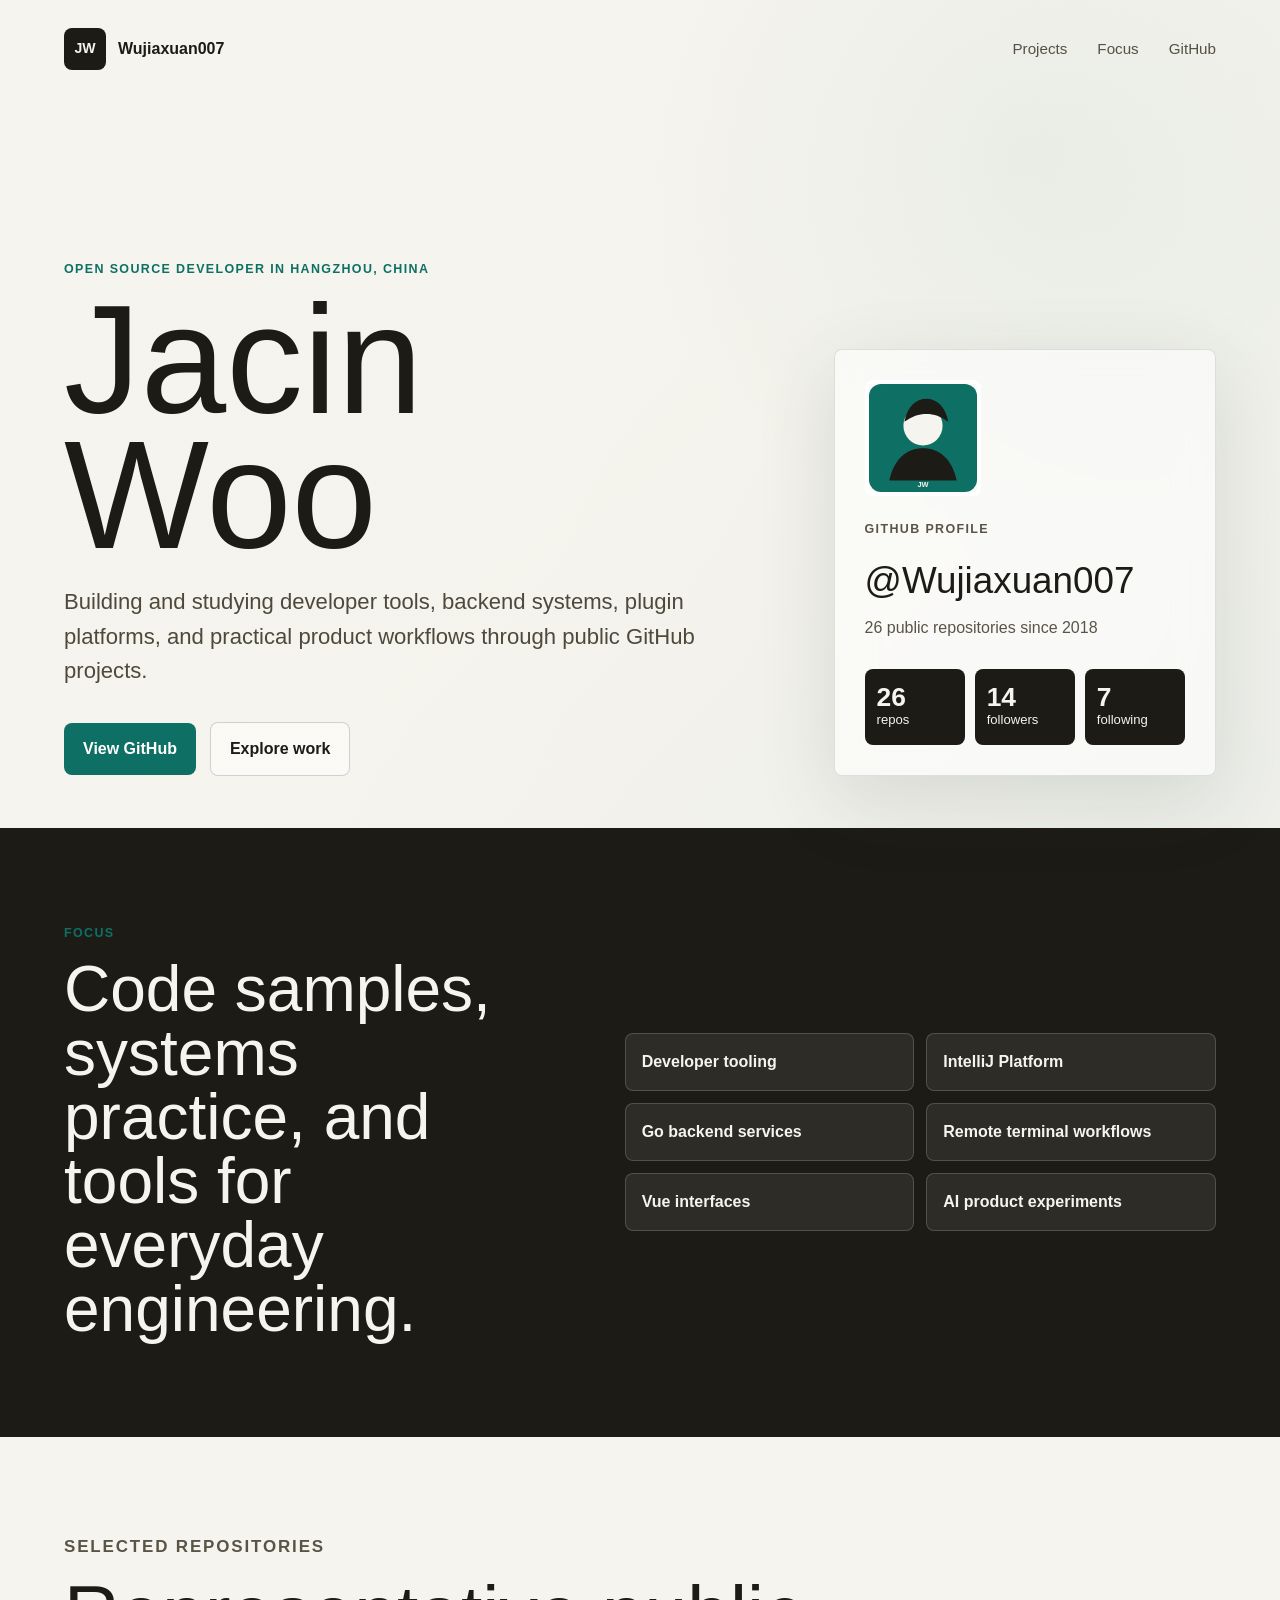
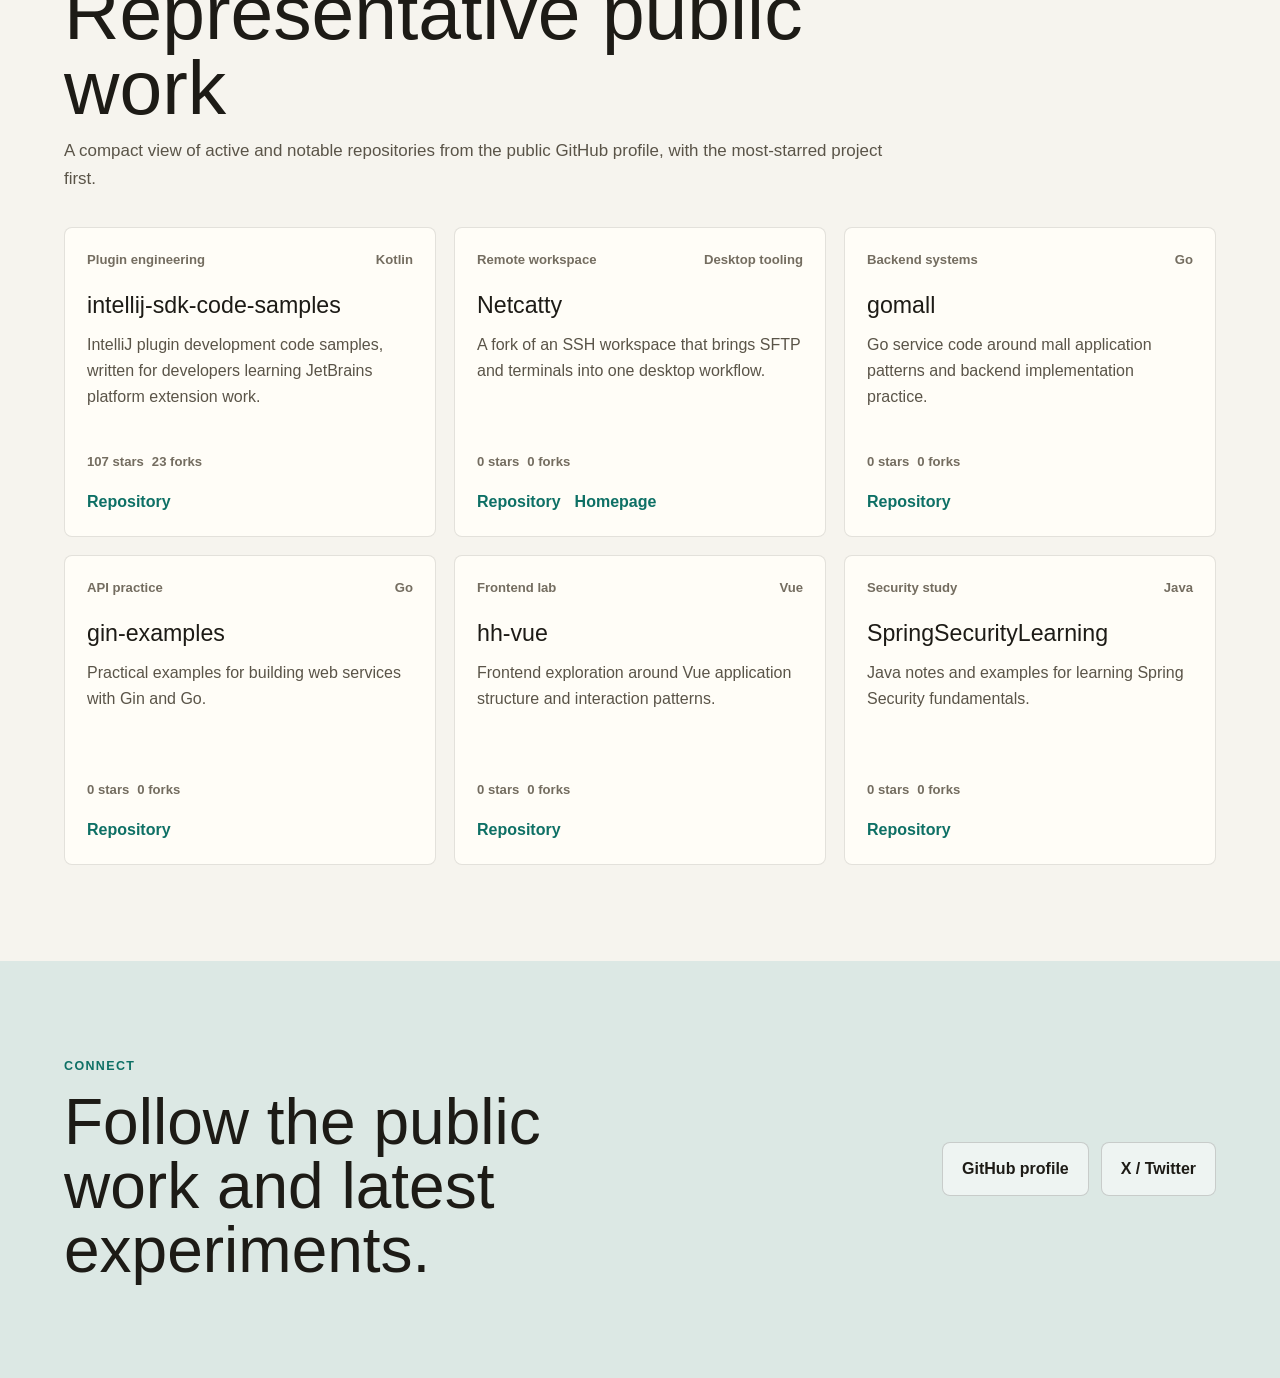
==== commit 654fdeb1: "fix: publish styled single-file portfolio" ====
--- a/index.html
+++ b/index.html
@@ -1,4 +1,4 @@
-<!DOCTYPE html><html lang="en"><head><meta charSet="utf-8"/><meta name="viewport" content="width=device-width, initial-scale=1"/><link rel="preload" href="https://avatars.githubusercontent.com/u/41990342?v=4" as="image"/><style>/*! tailwindcss v4.2.1 | MIT License | https://tailwindcss.com */
+<!DOCTYPE html><html lang="en"><head><meta charSet="utf-8"/><meta name="viewport" content="width=device-width, initial-scale=1"/><link rel="preload" href="data:image/svg+xml,%3Csvg xmlns='http://www.w3.org/2000/svg' viewBox='0 0 320 320'%3E%3Crect width='320' height='320' rx='36' fill='%230e7065'/%3E%3Ccircle cx='160' cy='124' r='58' fill='%23f6f4ee'/%3E%3Cpath d='M60 286c14-65 52-96 100-96s86 31 100 96' fill='%231d1b16'/%3E%3Cpath d='M105 112c8-45 35-68 65-68s57 23 65 68c-23-16-42-23-65-23s-42 7-65 23Z' fill='%231d1b16'/%3E%3Ctext x='160' y='306' text-anchor='middle' font-family='Arial' font-size='22' font-weight='700' fill='%23f6f4ee'%3EJW%3C/text%3E%3C/svg%3E" as="image"/><style>/*! tailwindcss v4.2.1 | MIT License | https://tailwindcss.com */
 @layer theme{:root,:host{--spacing:.25rem;--default-font-family:Arial, Helvetica, sans-serif;--default-mono-font-family:"SFMono-Regular", Consolas, "Liberation Mono", monospace}}@layer base{*,:after,:before,::backdrop{box-sizing:border-box;border:0 solid;margin:0;padding:0}::file-selector-button{box-sizing:border-box;border:0 solid;margin:0;padding:0}html,:host{-webkit-text-size-adjust:100%;tab-size:4;line-height:1.5;font-family:var(--default-font-family,ui-sans-serif, system-ui, sans-serif, "Apple Color Emoji", "Segoe UI Emoji", "Segoe UI Symbol", "Noto Color Emoji");font-feature-settings:var(--default-font-feature-settings,normal);font-variation-settings:var(--default-font-variation-settings,normal);-webkit-tap-highlight-color:transparent}hr{height:0;color:inherit;border-top-width:1px}abbr:where([title]){-webkit-text-decoration:underline dotted;text-decoration:underline dotted}h1,h2,h3,h4,h5,h6{font-size:inherit;font-weight:inherit}a{color:inherit;-webkit-text-decoration:inherit;-webkit-text-decoration:inherit;-webkit-text-decoration:inherit;-webkit-text-decoration:inherit;text-decoration:inherit}b,strong{font-weight:bolder}code,kbd,samp,pre{font-family:var(--default-mono-font-family,ui-monospace, SFMono-Regular, Menlo, Monaco, Consolas, "Liberation Mono", "Courier New", monospace);font-feature-settings:var(--default-mono-font-feature-settings,normal);font-variation-settings:var(--default-mono-font-variation-settings,normal);font-size:1em}small{font-size:80%}sub,sup{vertical-align:baseline;font-size:75%;line-height:0;position:relative}sub{bottom:-.25em}sup{top:-.5em}table{text-indent:0;border-color:inherit;border-collapse:collapse}:-moz-focusring{outline:auto}progress{vertical-align:baseline}summary{display:list-item}ol,ul,menu{list-style:none}img,svg,video,canvas,audio,iframe,embed,object{vertical-align:middle;display:block}img,video{max-width:100%;height:auto}button,input,select,optgroup,textarea{font:inherit;font-feature-settings:inherit;font-variation-settings:inherit;letter-spacing:inherit;color:inherit;opacity:1;background-color:#0000;border-radius:0}::file-selector-button{font:inherit;font-feature-settings:inherit;font-variation-settings:inherit;letter-spacing:inherit;color:inherit;opacity:1;background-color:#0000;border-radius:0}:where(select:is([multiple],[size])) optgroup{font-weight:bolder}:where(select:is([multiple],[size])) optgroup option{padding-inline-start:20px}::file-selector-button{margin-inline-end:4px}::placeholder{opacity:1}@supports (not ((-webkit-appearance:-apple-pay-button))) or (contain-intrinsic-size:1px){::placeholder{color:currentColor}@supports (color:color-mix(in lab, red, red)){::placeholder{color:color-mix(in oklab, currentcolor 50%, transparent)}}}textarea{resize:vertical}::-webkit-search-decoration{-webkit-appearance:none}::-webkit-date-and-time-value{min-height:1lh;text-align:inherit}::-webkit-datetime-edit{display:inline-flex}::-webkit-datetime-edit-fields-wrapper{padding:0}::-webkit-datetime-edit{padding-block:0}::-webkit-datetime-edit-year-field{padding-block:0}::-webkit-datetime-edit-month-field{padding-block:0}::-webkit-datetime-edit-day-field{padding-block:0}::-webkit-datetime-edit-hour-field{padding-block:0}::-webkit-datetime-edit-minute-field{padding-block:0}::-webkit-datetime-edit-second-field{padding-block:0}::-webkit-datetime-edit-millisecond-field{padding-block:0}::-webkit-datetime-edit-meridiem-field{padding-block:0}::-webkit-calendar-picker-indicator{line-height:1}:-moz-ui-invalid{box-shadow:none}button,input:where([type=button],[type=reset],[type=submit]){appearance:button}::file-selector-button{appearance:button}::-webkit-inner-spin-button{height:auto}::-webkit-outer-spin-button{height:auto}[hidden]:where(:not([hidden=until-found])){display:none!important}}@layer components;@layer utilities{.relative{position:relative}.start{inset-inline-start:var(--spacing)}.table{display:table}.min-h-screen{min-height:100vh}.bg-\[\#f6f4ee\]{background-color:#f6f4ee}.text-\[\#1d1b16\]{color:#1d1b16}}:root{--background:#f6f4ee;--foreground:#1d1b16}*{box-sizing:border-box}html{scroll-behavior:smooth}body{background:var(--background);color:var(--foreground);margin:0;font-family:Arial,Helvetica,sans-serif}a{color:inherit;text-decoration:none}.hero{background:linear-gradient(115deg,#f6f4eef5,#f6f4eeb8),radial-gradient(circle at 80% 18%,#0e706538,#0000 32%),linear-gradient(135deg,#f6f4ee 0%,#e9eee4 54%,#d6e1df 100%);flex-direction:column;justify-content:space-between;gap:54px;min-height:92vh;padding:28px clamp(20px,5vw,72px) 52px;display:flex}.topbar{justify-content:space-between;align-items:center;gap:20px;display:flex}.brand,.navlinks,.actions,.project-links,.contact-actions{align-items:center;display:flex}.brand{letter-spacing:0;gap:12px;font-weight:800}.brand-mark{color:#f6f4ee;background:#1d1b16;border-radius:8px;place-items:center;width:42px;height:42px;font-size:.88rem;font-weight:900;display:grid}.navlinks{color:#555044;gap:clamp(12px,3vw,30px);font-size:.95rem}.navlinks a:hover,.project-links a:hover,.contact-actions a:hover{color:#0e7065}.hero-grid{grid-template-columns:minmax(0,1.28fr) minmax(310px,.72fr);align-items:end;gap:clamp(32px,7vw,92px);display:grid}.hero-copy{max-width:820px}.eyebrow,.section-kicker,.panel-label{color:#0e7065;letter-spacing:.11em;text-transform:uppercase;margin:0 0 14px;font-size:.78rem;font-weight:800}h1,h2,h3,p{margin-top:0}h1{letter-spacing:0;max-width:900px;margin-bottom:22px;font-size:clamp(4.4rem,12vw,10.6rem);line-height:.88}.lede{color:#4f493d;max-width:720px;font-size:clamp(1.14rem,2vw,1.38rem);line-height:1.55}.actions{flex-wrap:wrap;gap:14px;margin-top:34px}.primary-action,.secondary-action,.contact-actions a{border-radius:8px;min-height:48px;padding:14px 19px;font-weight:800}.primary-action{color:#fff;background:#0e7065}.secondary-action,.contact-actions a{background:#ffffff80;border:1px solid #1d1b162e}.profile-panel{-webkit-backdrop-filter:blur(18px);backdrop-filter:blur(18px);background:#ffffff94;border:1px solid #1d1b161f;border-radius:8px;padding:clamp(20px,3vw,30px);box-shadow:0 24px 80px #31403924}.profile-panel img{object-fit:cover;border:4px solid #fff;border-radius:8px;width:116px;height:116px;margin-bottom:24px}.profile-panel h2{margin-bottom:8px;font-size:clamp(1.7rem,3vw,2.3rem)}.profile-panel p{color:#5a5448;line-height:1.55}.stats{grid-template-columns:repeat(3,1fr);gap:10px;margin-top:28px;display:grid}.stats span{color:#f6f4ee;background:#1d1b16;border-radius:8px;flex-direction:column;justify-content:center;min-height:76px;padding:12px;font-size:.82rem;display:flex}.stats strong{font-size:1.65rem;line-height:1}.section{padding:clamp(54px,8vw,96px) clamp(20px,5vw,72px)}.intro-band,.contact-band{color:#f6f4ee;background:#1d1b16;grid-template-columns:minmax(0,.9fr) minmax(320px,1.1fr);align-items:center;gap:clamp(28px,6vw,78px);display:grid}.intro-band h2,.contact-band h2{max-width:720px;font-size:clamp(2.1rem,5vw,4.4rem);line-height:1}.interest-grid{grid-template-columns:repeat(2,minmax(0,1fr));gap:12px;display:grid}.interest-grid span{background:#f6f4ee14;border:1px solid #f6f4ee2e;border-radius:8px;align-items:center;min-height:58px;padding:14px 16px;font-weight:700;display:flex}.section-heading{max-width:820px;margin-bottom:34px}.section-heading h2{margin-bottom:12px;font-size:clamp(2.3rem,6vw,5rem);line-height:.98}.section-heading p{color:#5a5448;font-size:1.06rem;line-height:1.65}.project-grid{grid-template-columns:repeat(3,minmax(0,1fr));gap:18px;display:grid}.project-card{background:#fffdf7;border:1px solid #1d1b161f;border-radius:8px;flex-direction:column;min-height:310px;padding:22px;display:flex}.project-topline,.project-meta{color:#746d60;flex-wrap:wrap;gap:8px;font-size:.82rem;font-weight:700;display:flex}.project-topline{justify-content:space-between;margin-bottom:22px}.project-card h3{overflow-wrap:anywhere;margin-bottom:14px;font-size:1.45rem;line-height:1.15}.project-card p{color:#5a5448;line-height:1.6}.project-meta{margin-top:auto;padding-top:22px}.project-links{color:#0e7065;gap:14px;margin-top:18px;font-weight:800}.contact-band{color:#1d1b16;background:#dce8e4}.contact-actions{flex-wrap:wrap;justify-content:flex-end;gap:12px}@media (width<=900px){.hero{min-height:auto}.hero-grid,.intro-band,.contact-band{grid-template-columns:1fr}.project-grid{grid-template-columns:repeat(2,minmax(0,1fr))}.contact-actions{justify-content:flex-start}}@media (width<=640px){.topbar,.navlinks{align-items:flex-start}.topbar{flex-direction:column}.hero{padding-top:22px}h1{font-size:4rem}.stats,.interest-grid,.project-grid{grid-template-columns:1fr}.profile-panel img{width:92px;height:92px}}
 </style><title>Jacin Woo | Wujiaxuan007</title><meta name="description" content="A personal GitHub portfolio for Jacin Woo, highlighting developer tooling, IntelliJ Platform examples, Go services, and public repositories."/><meta property="og:title" content="Jacin Woo | Wujiaxuan007"/><meta property="og:description" content="A personal GitHub portfolio for Jacin Woo, highlighting developer tooling, IntelliJ Platform examples, Go services, and public repositories."/><meta property="og:type" content="website"/><meta property="og:image" content="/og.png"/><meta property="og:image:width" content="1200"/><meta property="og:image:height" content="630"/><meta property="og:image:alt" content="Jacin Woo Wujiaxuan007 portfolio preview"/><meta name="twitter:card" content="summary_large_image"/><meta name="twitter:title" content="Jacin Woo | Wujiaxuan007"/><meta name="twitter:description" content="A personal GitHub portfolio for Jacin Woo, highlighting developer tooling, IntelliJ Platform examples, Go services, and public repositories."/><meta name="twitter:image" content="/og.png"/><link rel="shortcut icon" href="/favicon.svg"/><link rel="icon" href="/favicon.svg"/>
-</head><body><main class="min-h-screen bg-[#f6f4ee] text-[#1d1b16]"><section class="hero"><nav class="topbar" aria-label="Primary"><a class="brand" href="https://github.com/Wujiaxuan007"><span class="brand-mark">JW</span><span>Wujiaxuan007</span></a><div class="navlinks"><a href="#projects">Projects</a><a href="#focus">Focus</a><a href="https://github.com/Wujiaxuan007">GitHub</a></div></nav><div class="hero-grid"><div class="hero-copy"><p class="eyebrow">Open source developer in <!-- -->Hangzhou, China</p><h1>Jacin Woo</h1><p class="lede">Building and studying developer tools, backend systems, plugin platforms, and practical product workflows through public GitHub projects.</p><div class="actions"><a class="primary-action" href="https://github.com/Wujiaxuan007">View GitHub</a><a class="secondary-action" href="#projects">Explore work</a></div></div><aside class="profile-panel" aria-label="GitHub profile summary"><img src="https://avatars.githubusercontent.com/u/41990342?v=4" alt="Jacin Woo GitHub avatar"/><div><p class="panel-label">GitHub profile</p><h2>@<!-- -->Wujiaxuan007</h2><p>26<!-- --> public repositories since <!-- -->2018</p></div><div class="stats"><span><strong>26</strong> repos</span><span><strong>14</strong> followers</span><span><strong>7</strong> following</span></div></aside></div></section><section class="section intro-band" id="focus"><div><p class="section-kicker">Focus</p><h2>Code samples, systems practice, and tools for everyday engineering.</h2></div><div class="interest-grid"><span>Developer tooling</span><span>IntelliJ Platform</span><span>Go backend services</span><span>Remote terminal workflows</span><span>Vue interfaces</span><span>AI product experiments</span></div></section><section class="section" id="projects"><div class="section-heading"><p class="section-kicker">Selected repositories</p><h2>Representative public work</h2><p>A compact view of active and notable repositories from the public GitHub profile, with the most-starred project first.</p></div><div class="project-grid"><article class="project-card"><div class="project-topline"><span>Plugin engineering</span><span>Kotlin</span></div><h3>intellij-sdk-code-samples</h3><p>IntelliJ plugin development code samples, written for developers learning JetBrains platform extension work.</p><div class="project-meta"><span>107<!-- --> stars</span><span>23<!-- --> forks</span></div><div class="project-links"><a href="https://github.com/Wujiaxuan007/intellij-sdk-code-samples">Repository</a></div></article><article class="project-card"><div class="project-topline"><span>Remote workspace</span><span>Desktop tooling</span></div><h3>Netcatty</h3><p>A fork of an SSH workspace that brings SFTP and terminals into one desktop workflow.</p><div class="project-meta"><span>0<!-- --> stars</span><span>0<!-- --> forks</span></div><div class="project-links"><a href="https://github.com/Wujiaxuan007/Netcatty">Repository</a><a href="https://netcatty.app">Homepage</a></div></article><article class="project-card"><div class="project-topline"><span>Backend systems</span><span>Go</span></div><h3>gomall</h3><p>Go service code around mall application patterns and backend implementation practice.</p><div class="project-meta"><span>0<!-- --> stars</span><span>0<!-- --> forks</span></div><div class="project-links"><a href="https://github.com/Wujiaxuan007/gomall">Repository</a></div></article><article class="project-card"><div class="project-topline"><span>API practice</span><span>Go</span></div><h3>gin-examples</h3><p>Practical examples for building web services with Gin and Go.</p><div class="project-meta"><span>0<!-- --> stars</span><span>0<!-- --> forks</span></div><div class="project-links"><a href="https://github.com/Wujiaxuan007/gin-examples">Repository</a></div></article><article class="project-card"><div class="project-topline"><span>Frontend lab</span><span>Vue</span></div><h3>hh-vue</h3><p>Frontend exploration around Vue application structure and interaction patterns.</p><div class="project-meta"><span>0<!-- --> stars</span><span>0<!-- --> forks</span></div><div class="project-links"><a href="https://github.com/Wujiaxuan007/hh-vue">Repository</a></div></article><article class="project-card"><div class="project-topline"><span>Security study</span><span>Java</span></div><h3>SpringSecurityLearning</h3><p>Java notes and examples for learning Spring Security fundamentals.</p><div class="project-meta"><span>0<!-- --> stars</span><span>0<!-- --> forks</span></div><div class="project-links"><a href="https://github.com/Wujiaxuan007/SpringSecurityLearning">Repository</a></div></article></div></section><section class="section contact-band"><div><p class="section-kicker">Connect</p><h2>Follow the public work and latest experiments.</h2></div><div class="contact-actions"><a href="https://github.com/Wujiaxuan007">GitHub profile</a><a href="https://x.com/JsonWoo">X / Twitter</a></div></section></main></body></html>
+</head><body><main class="min-h-screen bg-[#f6f4ee] text-[#1d1b16]"><section class="hero"><nav class="topbar" aria-label="Primary"><a class="brand" href="https://github.com/Wujiaxuan007"><span class="brand-mark">JW</span><span>Wujiaxuan007</span></a><div class="navlinks"><a href="#projects">Projects</a><a href="#focus">Focus</a><a href="https://github.com/Wujiaxuan007">GitHub</a></div></nav><div class="hero-grid"><div class="hero-copy"><p class="eyebrow">Open source developer in <!-- -->Hangzhou, China</p><h1>Jacin Woo</h1><p class="lede">Building and studying developer tools, backend systems, plugin platforms, and practical product workflows through public GitHub projects.</p><div class="actions"><a class="primary-action" href="https://github.com/Wujiaxuan007">View GitHub</a><a class="secondary-action" href="#projects">Explore work</a></div></div><aside class="profile-panel" aria-label="GitHub profile summary"><img src="data:image/svg+xml,%3Csvg xmlns='http://www.w3.org/2000/svg' viewBox='0 0 320 320'%3E%3Crect width='320' height='320' rx='36' fill='%230e7065'/%3E%3Ccircle cx='160' cy='124' r='58' fill='%23f6f4ee'/%3E%3Cpath d='M60 286c14-65 52-96 100-96s86 31 100 96' fill='%231d1b16'/%3E%3Cpath d='M105 112c8-45 35-68 65-68s57 23 65 68c-23-16-42-23-65-23s-42 7-65 23Z' fill='%231d1b16'/%3E%3Ctext x='160' y='306' text-anchor='middle' font-family='Arial' font-size='22' font-weight='700' fill='%23f6f4ee'%3EJW%3C/text%3E%3C/svg%3E" alt="Jacin Woo GitHub avatar"/><div><p class="panel-label">GitHub profile</p><h2>@<!-- -->Wujiaxuan007</h2><p>26<!-- --> public repositories since <!-- -->2018</p></div><div class="stats"><span><strong>26</strong> repos</span><span><strong>14</strong> followers</span><span><strong>7</strong> following</span></div></aside></div></section><section class="section intro-band" id="focus"><div><p class="section-kicker">Focus</p><h2>Code samples, systems practice, and tools for everyday engineering.</h2></div><div class="interest-grid"><span>Developer tooling</span><span>IntelliJ Platform</span><span>Go backend services</span><span>Remote terminal workflows</span><span>Vue interfaces</span><span>AI product experiments</span></div></section><section class="section" id="projects"><div class="section-heading"><p class="section-kicker">Selected repositories</p><h2>Representative public work</h2><p>A compact view of active and notable repositories from the public GitHub profile, with the most-starred project first.</p></div><div class="project-grid"><article class="project-card"><div class="project-topline"><span>Plugin engineering</span><span>Kotlin</span></div><h3>intellij-sdk-code-samples</h3><p>IntelliJ plugin development code samples, written for developers learning JetBrains platform extension work.</p><div class="project-meta"><span>107<!-- --> stars</span><span>23<!-- --> forks</span></div><div class="project-links"><a href="https://github.com/Wujiaxuan007/intellij-sdk-code-samples">Repository</a></div></article><article class="project-card"><div class="project-topline"><span>Remote workspace</span><span>Desktop tooling</span></div><h3>Netcatty</h3><p>A fork of an SSH workspace that brings SFTP and terminals into one desktop workflow.</p><div class="project-meta"><span>0<!-- --> stars</span><span>0<!-- --> forks</span></div><div class="project-links"><a href="https://github.com/Wujiaxuan007/Netcatty">Repository</a><a href="https://netcatty.app">Homepage</a></div></article><article class="project-card"><div class="project-topline"><span>Backend systems</span><span>Go</span></div><h3>gomall</h3><p>Go service code around mall application patterns and backend implementation practice.</p><div class="project-meta"><span>0<!-- --> stars</span><span>0<!-- --> forks</span></div><div class="project-links"><a href="https://github.com/Wujiaxuan007/gomall">Repository</a></div></article><article class="project-card"><div class="project-topline"><span>API practice</span><span>Go</span></div><h3>gin-examples</h3><p>Practical examples for building web services with Gin and Go.</p><div class="project-meta"><span>0<!-- --> stars</span><span>0<!-- --> forks</span></div><div class="project-links"><a href="https://github.com/Wujiaxuan007/gin-examples">Repository</a></div></article><article class="project-card"><div class="project-topline"><span>Frontend lab</span><span>Vue</span></div><h3>hh-vue</h3><p>Frontend exploration around Vue application structure and interaction patterns.</p><div class="project-meta"><span>0<!-- --> stars</span><span>0<!-- --> forks</span></div><div class="project-links"><a href="https://github.com/Wujiaxuan007/hh-vue">Repository</a></div></article><article class="project-card"><div class="project-topline"><span>Security study</span><span>Java</span></div><h3>SpringSecurityLearning</h3><p>Java notes and examples for learning Spring Security fundamentals.</p><div class="project-meta"><span>0<!-- --> stars</span><span>0<!-- --> forks</span></div><div class="project-links"><a href="https://github.com/Wujiaxuan007/SpringSecurityLearning">Repository</a></div></article></div></section><section class="section contact-band"><div><p class="section-kicker">Connect</p><h2>Follow the public work and latest experiments.</h2></div><div class="contact-actions"><a href="https://github.com/Wujiaxuan007">GitHub profile</a><a href="https://x.com/JsonWoo">X / Twitter</a></div></section></main></body></html>
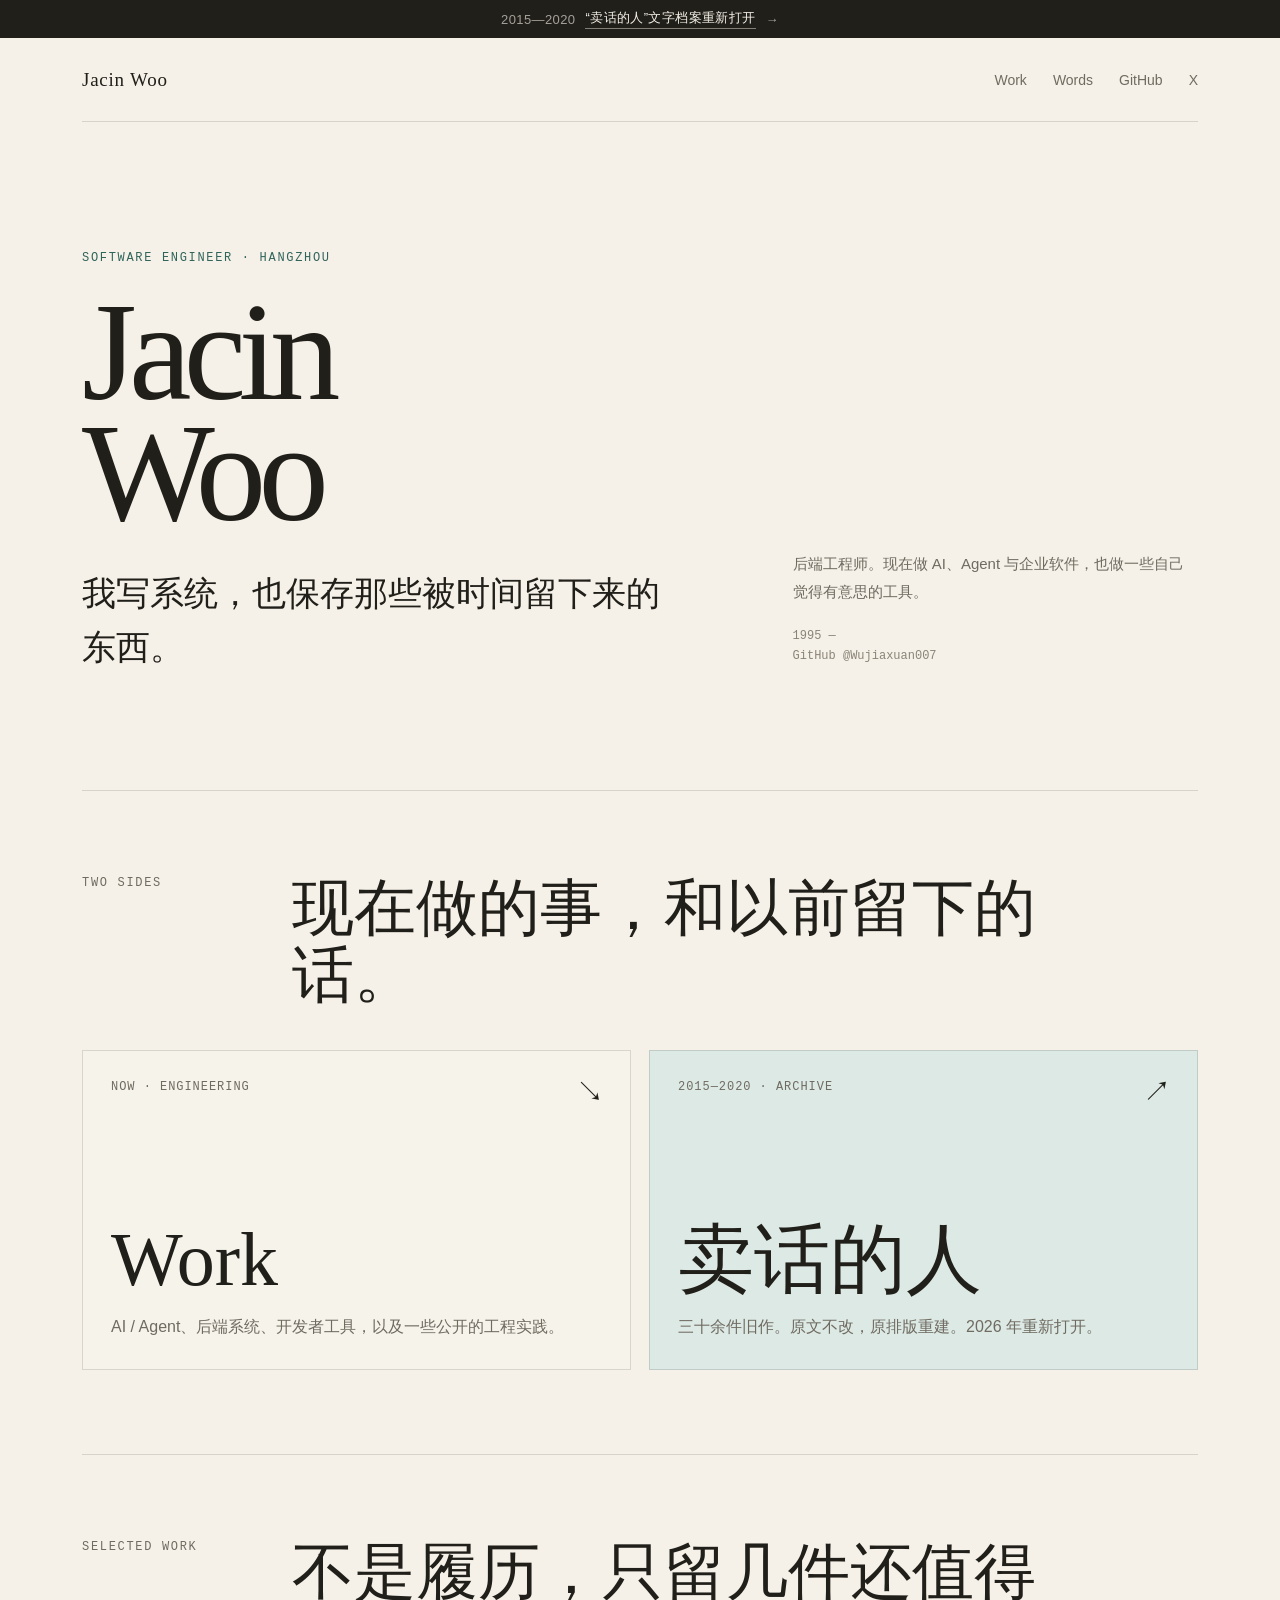
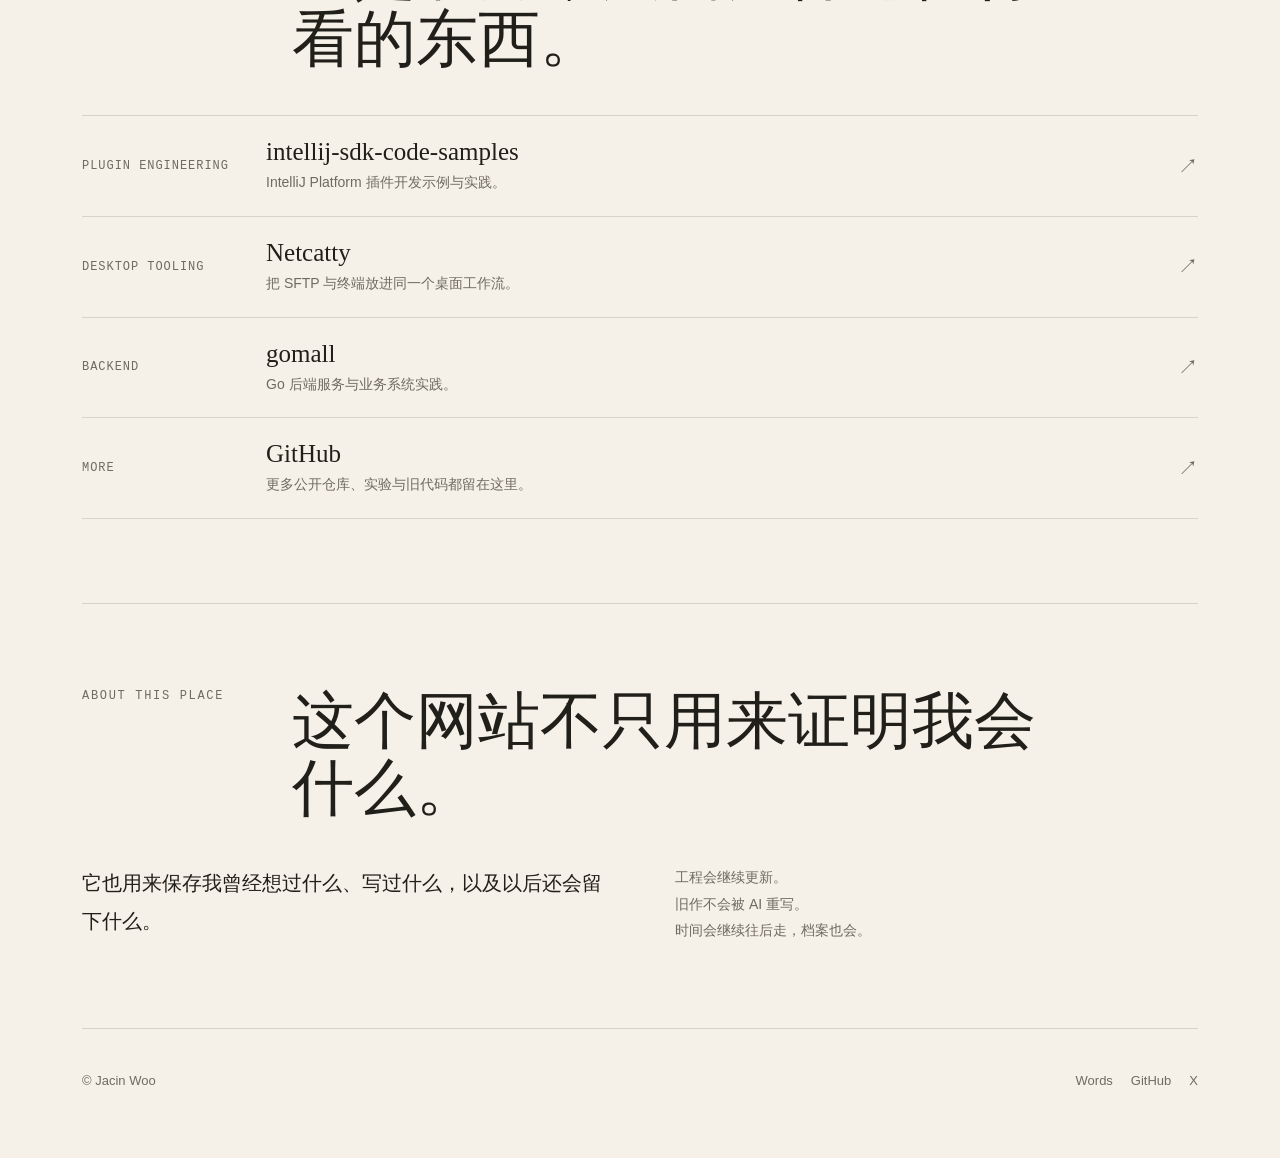
==== commit 0f2efdfc: "feat(home): soften personal homepage and add words archive entry" ====
--- a/index.html
+++ b/index.html
@@ -1,4 +1,189 @@
-<!DOCTYPE html><html lang="en"><head><meta charSet="utf-8"/><meta name="viewport" content="width=device-width, initial-scale=1"/><link rel="preload" href="data:image/svg+xml,%3Csvg xmlns='http://www.w3.org/2000/svg' viewBox='0 0 320 320'%3E%3Crect width='320' height='320' rx='36' fill='%230e7065'/%3E%3Ccircle cx='160' cy='124' r='58' fill='%23f6f4ee'/%3E%3Cpath d='M60 286c14-65 52-96 100-96s86 31 100 96' fill='%231d1b16'/%3E%3Cpath d='M105 112c8-45 35-68 65-68s57 23 65 68c-23-16-42-23-65-23s-42 7-65 23Z' fill='%231d1b16'/%3E%3Ctext x='160' y='306' text-anchor='middle' font-family='Arial' font-size='22' font-weight='700' fill='%23f6f4ee'%3EJW%3C/text%3E%3C/svg%3E" as="image"/><style>/*! tailwindcss v4.2.1 | MIT License | https://tailwindcss.com */
-@layer theme{:root,:host{--spacing:.25rem;--default-font-family:Arial, Helvetica, sans-serif;--default-mono-font-family:"SFMono-Regular", Consolas, "Liberation Mono", monospace}}@layer base{*,:after,:before,::backdrop{box-sizing:border-box;border:0 solid;margin:0;padding:0}::file-selector-button{box-sizing:border-box;border:0 solid;margin:0;padding:0}html,:host{-webkit-text-size-adjust:100%;tab-size:4;line-height:1.5;font-family:var(--default-font-family,ui-sans-serif, system-ui, sans-serif, "Apple Color Emoji", "Segoe UI Emoji", "Segoe UI Symbol", "Noto Color Emoji");font-feature-settings:var(--default-font-feature-settings,normal);font-variation-settings:var(--default-font-variation-settings,normal);-webkit-tap-highlight-color:transparent}hr{height:0;color:inherit;border-top-width:1px}abbr:where([title]){-webkit-text-decoration:underline dotted;text-decoration:underline dotted}h1,h2,h3,h4,h5,h6{font-size:inherit;font-weight:inherit}a{color:inherit;-webkit-text-decoration:inherit;-webkit-text-decoration:inherit;-webkit-text-decoration:inherit;-webkit-text-decoration:inherit;text-decoration:inherit}b,strong{font-weight:bolder}code,kbd,samp,pre{font-family:var(--default-mono-font-family,ui-monospace, SFMono-Regular, Menlo, Monaco, Consolas, "Liberation Mono", "Courier New", monospace);font-feature-settings:var(--default-mono-font-feature-settings,normal);font-variation-settings:var(--default-mono-font-variation-settings,normal);font-size:1em}small{font-size:80%}sub,sup{vertical-align:baseline;font-size:75%;line-height:0;position:relative}sub{bottom:-.25em}sup{top:-.5em}table{text-indent:0;border-color:inherit;border-collapse:collapse}:-moz-focusring{outline:auto}progress{vertical-align:baseline}summary{display:list-item}ol,ul,menu{list-style:none}img,svg,video,canvas,audio,iframe,embed,object{vertical-align:middle;display:block}img,video{max-width:100%;height:auto}button,input,select,optgroup,textarea{font:inherit;font-feature-settings:inherit;font-variation-settings:inherit;letter-spacing:inherit;color:inherit;opacity:1;background-color:#0000;border-radius:0}::file-selector-button{font:inherit;font-feature-settings:inherit;font-variation-settings:inherit;letter-spacing:inherit;color:inherit;opacity:1;background-color:#0000;border-radius:0}:where(select:is([multiple],[size])) optgroup{font-weight:bolder}:where(select:is([multiple],[size])) optgroup option{padding-inline-start:20px}::file-selector-button{margin-inline-end:4px}::placeholder{opacity:1}@supports (not ((-webkit-appearance:-apple-pay-button))) or (contain-intrinsic-size:1px){::placeholder{color:currentColor}@supports (color:color-mix(in lab, red, red)){::placeholder{color:color-mix(in oklab, currentcolor 50%, transparent)}}}textarea{resize:vertical}::-webkit-search-decoration{-webkit-appearance:none}::-webkit-date-and-time-value{min-height:1lh;text-align:inherit}::-webkit-datetime-edit{display:inline-flex}::-webkit-datetime-edit-fields-wrapper{padding:0}::-webkit-datetime-edit{padding-block:0}::-webkit-datetime-edit-year-field{padding-block:0}::-webkit-datetime-edit-month-field{padding-block:0}::-webkit-datetime-edit-day-field{padding-block:0}::-webkit-datetime-edit-hour-field{padding-block:0}::-webkit-datetime-edit-minute-field{padding-block:0}::-webkit-datetime-edit-second-field{padding-block:0}::-webkit-datetime-edit-millisecond-field{padding-block:0}::-webkit-datetime-edit-meridiem-field{padding-block:0}::-webkit-calendar-picker-indicator{line-height:1}:-moz-ui-invalid{box-shadow:none}button,input:where([type=button],[type=reset],[type=submit]){appearance:button}::file-selector-button{appearance:button}::-webkit-inner-spin-button{height:auto}::-webkit-outer-spin-button{height:auto}[hidden]:where(:not([hidden=until-found])){display:none!important}}@layer components;@layer utilities{.relative{position:relative}.start{inset-inline-start:var(--spacing)}.table{display:table}.min-h-screen{min-height:100vh}.bg-\[\#f6f4ee\]{background-color:#f6f4ee}.text-\[\#1d1b16\]{color:#1d1b16}}:root{--background:#f6f4ee;--foreground:#1d1b16}*{box-sizing:border-box}html{scroll-behavior:smooth}body{background:var(--background);color:var(--foreground);margin:0;font-family:Arial,Helvetica,sans-serif}a{color:inherit;text-decoration:none}.hero{background:linear-gradient(115deg,#f6f4eef5,#f6f4eeb8),radial-gradient(circle at 80% 18%,#0e706538,#0000 32%),linear-gradient(135deg,#f6f4ee 0%,#e9eee4 54%,#d6e1df 100%);flex-direction:column;justify-content:space-between;gap:54px;min-height:92vh;padding:28px clamp(20px,5vw,72px) 52px;display:flex}.topbar{justify-content:space-between;align-items:center;gap:20px;display:flex}.brand,.navlinks,.actions,.project-links,.contact-actions{align-items:center;display:flex}.brand{letter-spacing:0;gap:12px;font-weight:800}.brand-mark{color:#f6f4ee;background:#1d1b16;border-radius:8px;place-items:center;width:42px;height:42px;font-size:.88rem;font-weight:900;display:grid}.navlinks{color:#555044;gap:clamp(12px,3vw,30px);font-size:.95rem}.navlinks a:hover,.project-links a:hover,.contact-actions a:hover{color:#0e7065}.hero-grid{grid-template-columns:minmax(0,1.28fr) minmax(310px,.72fr);align-items:end;gap:clamp(32px,7vw,92px);display:grid}.hero-copy{max-width:820px}.eyebrow,.section-kicker,.panel-label{color:#0e7065;letter-spacing:.11em;text-transform:uppercase;margin:0 0 14px;font-size:.78rem;font-weight:800}h1,h2,h3,p{margin-top:0}h1{letter-spacing:0;max-width:900px;margin-bottom:22px;font-size:clamp(4.4rem,12vw,10.6rem);line-height:.88}.lede{color:#4f493d;max-width:720px;font-size:clamp(1.14rem,2vw,1.38rem);line-height:1.55}.actions{flex-wrap:wrap;gap:14px;margin-top:34px}.primary-action,.secondary-action,.contact-actions a{border-radius:8px;min-height:48px;padding:14px 19px;font-weight:800}.primary-action{color:#fff;background:#0e7065}.secondary-action,.contact-actions a{background:#ffffff80;border:1px solid #1d1b162e}.profile-panel{-webkit-backdrop-filter:blur(18px);backdrop-filter:blur(18px);background:#ffffff94;border:1px solid #1d1b161f;border-radius:8px;padding:clamp(20px,3vw,30px);box-shadow:0 24px 80px #31403924}.profile-panel img{object-fit:cover;border:4px solid #fff;border-radius:8px;width:116px;height:116px;margin-bottom:24px}.profile-panel h2{margin-bottom:8px;font-size:clamp(1.7rem,3vw,2.3rem)}.profile-panel p{color:#5a5448;line-height:1.55}.stats{grid-template-columns:repeat(3,1fr);gap:10px;margin-top:28px;display:grid}.stats span{color:#f6f4ee;background:#1d1b16;border-radius:8px;flex-direction:column;justify-content:center;min-height:76px;padding:12px;font-size:.82rem;display:flex}.stats strong{font-size:1.65rem;line-height:1}.section{padding:clamp(54px,8vw,96px) clamp(20px,5vw,72px)}.intro-band,.contact-band{color:#f6f4ee;background:#1d1b16;grid-template-columns:minmax(0,.9fr) minmax(320px,1.1fr);align-items:center;gap:clamp(28px,6vw,78px);display:grid}.intro-band h2,.contact-band h2{max-width:720px;font-size:clamp(2.1rem,5vw,4.4rem);line-height:1}.interest-grid{grid-template-columns:repeat(2,minmax(0,1fr));gap:12px;display:grid}.interest-grid span{background:#f6f4ee14;border:1px solid #f6f4ee2e;border-radius:8px;align-items:center;min-height:58px;padding:14px 16px;font-weight:700;display:flex}.section-heading{max-width:820px;margin-bottom:34px}.section-heading h2{margin-bottom:12px;font-size:clamp(2.3rem,6vw,5rem);line-height:.98}.section-heading p{color:#5a5448;font-size:1.06rem;line-height:1.65}.project-grid{grid-template-columns:repeat(3,minmax(0,1fr));gap:18px;display:grid}.project-card{background:#fffdf7;border:1px solid #1d1b161f;border-radius:8px;flex-direction:column;min-height:310px;padding:22px;display:flex}.project-topline,.project-meta{color:#746d60;flex-wrap:wrap;gap:8px;font-size:.82rem;font-weight:700;display:flex}.project-topline{justify-content:space-between;margin-bottom:22px}.project-card h3{overflow-wrap:anywhere;margin-bottom:14px;font-size:1.45rem;line-height:1.15}.project-card p{color:#5a5448;line-height:1.6}.project-meta{margin-top:auto;padding-top:22px}.project-links{color:#0e7065;gap:14px;margin-top:18px;font-weight:800}.contact-band{color:#1d1b16;background:#dce8e4}.contact-actions{flex-wrap:wrap;justify-content:flex-end;gap:12px}@media (width<=900px){.hero{min-height:auto}.hero-grid,.intro-band,.contact-band{grid-template-columns:1fr}.project-grid{grid-template-columns:repeat(2,minmax(0,1fr))}.contact-actions{justify-content:flex-start}}@media (width<=640px){.topbar,.navlinks{align-items:flex-start}.topbar{flex-direction:column}.hero{padding-top:22px}h1{font-size:4rem}.stats,.interest-grid,.project-grid{grid-template-columns:1fr}.profile-panel img{width:92px;height:92px}}
-</style><title>Jacin Woo | Wujiaxuan007</title><meta name="description" content="A personal GitHub portfolio for Jacin Woo, highlighting developer tooling, IntelliJ Platform examples, Go services, and public repositories."/><meta property="og:title" content="Jacin Woo | Wujiaxuan007"/><meta property="og:description" content="A personal GitHub portfolio for Jacin Woo, highlighting developer tooling, IntelliJ Platform examples, Go services, and public repositories."/><meta property="og:type" content="website"/><meta property="og:image" content="/og.png"/><meta property="og:image:width" content="1200"/><meta property="og:image:height" content="630"/><meta property="og:image:alt" content="Jacin Woo Wujiaxuan007 portfolio preview"/><meta name="twitter:card" content="summary_large_image"/><meta name="twitter:title" content="Jacin Woo | Wujiaxuan007"/><meta name="twitter:description" content="A personal GitHub portfolio for Jacin Woo, highlighting developer tooling, IntelliJ Platform examples, Go services, and public repositories."/><meta name="twitter:image" content="/og.png"/><link rel="shortcut icon" href="/favicon.svg"/><link rel="icon" href="/favicon.svg"/>
-</head><body><main class="min-h-screen bg-[#f6f4ee] text-[#1d1b16]"><section class="hero"><nav class="topbar" aria-label="Primary"><a class="brand" href="https://github.com/Wujiaxuan007"><span class="brand-mark">JW</span><span>Wujiaxuan007</span></a><div class="navlinks"><a href="#projects">Projects</a><a href="#focus">Focus</a><a href="https://github.com/Wujiaxuan007">GitHub</a></div></nav><div class="hero-grid"><div class="hero-copy"><p class="eyebrow">Open source developer in <!-- -->Hangzhou, China</p><h1>Jacin Woo</h1><p class="lede">Building and studying developer tools, backend systems, plugin platforms, and practical product workflows through public GitHub projects.</p><div class="actions"><a class="primary-action" href="https://github.com/Wujiaxuan007">View GitHub</a><a class="secondary-action" href="#projects">Explore work</a></div></div><aside class="profile-panel" aria-label="GitHub profile summary"><img src="data:image/svg+xml,%3Csvg xmlns='http://www.w3.org/2000/svg' viewBox='0 0 320 320'%3E%3Crect width='320' height='320' rx='36' fill='%230e7065'/%3E%3Ccircle cx='160' cy='124' r='58' fill='%23f6f4ee'/%3E%3Cpath d='M60 286c14-65 52-96 100-96s86 31 100 96' fill='%231d1b16'/%3E%3Cpath d='M105 112c8-45 35-68 65-68s57 23 65 68c-23-16-42-23-65-23s-42 7-65 23Z' fill='%231d1b16'/%3E%3Ctext x='160' y='306' text-anchor='middle' font-family='Arial' font-size='22' font-weight='700' fill='%23f6f4ee'%3EJW%3C/text%3E%3C/svg%3E" alt="Jacin Woo GitHub avatar"/><div><p class="panel-label">GitHub profile</p><h2>@<!-- -->Wujiaxuan007</h2><p>26<!-- --> public repositories since <!-- -->2018</p></div><div class="stats"><span><strong>26</strong> repos</span><span><strong>14</strong> followers</span><span><strong>7</strong> following</span></div></aside></div></section><section class="section intro-band" id="focus"><div><p class="section-kicker">Focus</p><h2>Code samples, systems practice, and tools for everyday engineering.</h2></div><div class="interest-grid"><span>Developer tooling</span><span>IntelliJ Platform</span><span>Go backend services</span><span>Remote terminal workflows</span><span>Vue interfaces</span><span>AI product experiments</span></div></section><section class="section" id="projects"><div class="section-heading"><p class="section-kicker">Selected repositories</p><h2>Representative public work</h2><p>A compact view of active and notable repositories from the public GitHub profile, with the most-starred project first.</p></div><div class="project-grid"><article class="project-card"><div class="project-topline"><span>Plugin engineering</span><span>Kotlin</span></div><h3>intellij-sdk-code-samples</h3><p>IntelliJ plugin development code samples, written for developers learning JetBrains platform extension work.</p><div class="project-meta"><span>107<!-- --> stars</span><span>23<!-- --> forks</span></div><div class="project-links"><a href="https://github.com/Wujiaxuan007/intellij-sdk-code-samples">Repository</a></div></article><article class="project-card"><div class="project-topline"><span>Remote workspace</span><span>Desktop tooling</span></div><h3>Netcatty</h3><p>A fork of an SSH workspace that brings SFTP and terminals into one desktop workflow.</p><div class="project-meta"><span>0<!-- --> stars</span><span>0<!-- --> forks</span></div><div class="project-links"><a href="https://github.com/Wujiaxuan007/Netcatty">Repository</a><a href="https://netcatty.app">Homepage</a></div></article><article class="project-card"><div class="project-topline"><span>Backend systems</span><span>Go</span></div><h3>gomall</h3><p>Go service code around mall application patterns and backend implementation practice.</p><div class="project-meta"><span>0<!-- --> stars</span><span>0<!-- --> forks</span></div><div class="project-links"><a href="https://github.com/Wujiaxuan007/gomall">Repository</a></div></article><article class="project-card"><div class="project-topline"><span>API practice</span><span>Go</span></div><h3>gin-examples</h3><p>Practical examples for building web services with Gin and Go.</p><div class="project-meta"><span>0<!-- --> stars</span><span>0<!-- --> forks</span></div><div class="project-links"><a href="https://github.com/Wujiaxuan007/gin-examples">Repository</a></div></article><article class="project-card"><div class="project-topline"><span>Frontend lab</span><span>Vue</span></div><h3>hh-vue</h3><p>Frontend exploration around Vue application structure and interaction patterns.</p><div class="project-meta"><span>0<!-- --> stars</span><span>0<!-- --> forks</span></div><div class="project-links"><a href="https://github.com/Wujiaxuan007/hh-vue">Repository</a></div></article><article class="project-card"><div class="project-topline"><span>Security study</span><span>Java</span></div><h3>SpringSecurityLearning</h3><p>Java notes and examples for learning Spring Security fundamentals.</p><div class="project-meta"><span>0<!-- --> stars</span><span>0<!-- --> forks</span></div><div class="project-links"><a href="https://github.com/Wujiaxuan007/SpringSecurityLearning">Repository</a></div></article></div></section><section class="section contact-band"><div><p class="section-kicker">Connect</p><h2>Follow the public work and latest experiments.</h2></div><div class="contact-actions"><a href="https://github.com/Wujiaxuan007">GitHub profile</a><a href="https://x.com/JsonWoo">X / Twitter</a></div></section></main></body></html>
+<!doctype html>
+<html lang="zh-CN">
+<head>
+  <meta charset="utf-8" />
+  <meta name="viewport" content="width=device-width,initial-scale=1" />
+  <meta name="description" content="Jacin Woo 的个人主页：工程、作品，以及重新打开的文字档案。" />
+  <meta property="og:title" content="Jacin Woo" />
+  <meta property="og:description" content="工程、作品，以及重新打开的文字档案。" />
+  <meta property="og:type" content="website" />
+  <meta property="og:image" content="/og.png" />
+  <title>Jacin Woo</title>
+  <link rel="icon" href="/favicon.svg" />
+  <style>
+    :root{
+      --paper:#f5f1e8;
+      --paper-2:#ece6d9;
+      --ink:#211f1a;
+      --muted:#706b61;
+      --line:rgba(33,31,26,.14);
+      --green:#2f645b;
+      --green-soft:#dce9e5;
+      --serif:"Songti SC","STSong","Noto Serif SC",Georgia,serif;
+      --sans:Inter,"PingFang SC","Microsoft YaHei",Arial,sans-serif;
+      --mono:"SFMono-Regular",Consolas,monospace;
+    }
+    *{box-sizing:border-box}
+    html{scroll-behavior:smooth}
+    body{margin:0;background:var(--paper);color:var(--ink);font-family:var(--sans);-webkit-font-smoothing:antialiased}
+    a{color:inherit;text-decoration:none}
+    .archive-strip{display:flex;justify-content:center;align-items:center;gap:10px;min-height:38px;padding:8px 18px;background:var(--ink);color:var(--paper);font-size:13px;letter-spacing:.03em}
+    .archive-strip span{opacity:.62}
+    .archive-strip a{border-bottom:1px solid rgba(245,241,232,.45);padding-bottom:1px}
+    .shell{max-width:1180px;margin:0 auto;padding:0 32px}
+    .nav{height:84px;display:flex;align-items:center;justify-content:space-between;border-bottom:1px solid var(--line)}
+    .name{font-family:var(--serif);font-size:19px;letter-spacing:.04em}
+    .navlinks{display:flex;align-items:center;gap:26px;color:var(--muted);font-size:14px}
+    .navlinks a:hover{color:var(--ink)}
+    .hero{padding:clamp(78px,10vw,150px) 0 clamp(76px,9vw,132px)}
+    .hero-grid{display:grid;grid-template-columns:minmax(0,1.2fr) minmax(280px,.8fr);gap:clamp(44px,8vw,120px);align-items:end}
+    .eyebrow{margin:0 0 24px;color:var(--green);font:12px/1.4 var(--mono);letter-spacing:.14em;text-transform:uppercase}
+    h1{font-family:var(--serif);font-weight:400;font-size:clamp(68px,11vw,148px);line-height:.86;letter-spacing:-.055em;margin:0}
+    .hero-copy{max-width:690px;margin:34px 0 0;font-family:var(--serif);font-size:clamp(22px,2.8vw,34px);line-height:1.58}
+    .hero-side{padding-bottom:8px}
+    .hero-side p{margin:0;color:var(--muted);font-size:15px;line-height:1.85}
+    .hero-side .small{margin-top:20px;font:12px/1.7 var(--mono);color:#8a8478}
+    .section{padding:84px 0;border-top:1px solid var(--line)}
+    .section-head{display:grid;grid-template-columns:180px 1fr;gap:30px;margin-bottom:42px}
+    .section-kicker{font:12px/1.4 var(--mono);letter-spacing:.14em;color:var(--muted);text-transform:uppercase}
+    .section-title{font-family:var(--serif);font-weight:400;font-size:clamp(34px,5vw,62px);line-height:1.08;margin:0;max-width:760px}
+    .doors{display:grid;grid-template-columns:1fr 1fr;gap:18px}
+    .door{position:relative;min-height:320px;border:1px solid var(--line);padding:28px;display:flex;flex-direction:column;justify-content:space-between;transition:.22s ease;background:rgba(255,255,255,.12)}
+    .door:hover{transform:translateY(-3px);background:rgba(255,255,255,.38)}
+    .door.words{background:var(--green-soft)}
+    .door .meta{font:12px/1.4 var(--mono);color:var(--muted);letter-spacing:.08em}
+    .door h3{font-family:var(--serif);font-weight:400;font-size:clamp(42px,6vw,76px);line-height:1;margin:0 0 16px}
+    .door p{max-width:480px;color:var(--muted);line-height:1.75;margin:0}
+    .door .arrow{font-size:28px;position:absolute;right:26px;top:22px}
+    .work-list{display:grid}
+    .work-row{display:grid;grid-template-columns:160px minmax(0,1fr) auto;gap:24px;align-items:center;padding:22px 0;border-top:1px solid var(--line)}
+    .work-row:last-child{border-bottom:1px solid var(--line)}
+    .work-kind{font:12px/1.4 var(--mono);color:var(--muted);text-transform:uppercase;letter-spacing:.08em}
+    .work-row h3{font-family:var(--serif);font-weight:400;font-size:25px;margin:0 0 6px}
+    .work-row p{margin:0;color:var(--muted);font-size:14px;line-height:1.55}
+    .work-row .go{font-size:20px;color:var(--muted)}
+    .about-grid{display:grid;grid-template-columns:1fr 1fr;gap:70px}
+    .about-grid p{margin:0;font-family:var(--serif);font-size:20px;line-height:1.9}
+    .about-grid .facts{font-family:var(--sans);font-size:14px;color:var(--muted);line-height:1.9}
+    .footer{padding:44px 0 70px;border-top:1px solid var(--line);display:flex;justify-content:space-between;gap:24px;color:var(--muted);font-size:13px}
+    .footer-links{display:flex;gap:18px}
+    @media(max-width:780px){
+      .shell{padding:0 20px}
+      .nav{height:70px}.navlinks{gap:16px}.navlinks .optional{display:none}
+      .hero{padding:72px 0 82px}.hero-grid{grid-template-columns:1fr;gap:46px}.hero-copy{margin-top:28px}
+      .section{padding:62px 0}.section-head{grid-template-columns:1fr;gap:14px}.doors{grid-template-columns:1fr}.door{min-height:260px}
+      .work-row{grid-template-columns:1fr auto;gap:12px}.work-kind{grid-column:1/-1}.about-grid{grid-template-columns:1fr;gap:34px}
+      .footer{flex-direction:column}.archive-strip{justify-content:flex-start;overflow:hidden;white-space:nowrap}
+    }
+  </style>
+</head>
+<body>
+  <div class="archive-strip">
+    <span>2015—2020</span>
+    <a href="/words/">“卖话的人”文字档案重新打开</a>
+    <span>→</span>
+  </div>
+
+  <div class="shell">
+    <nav class="nav" aria-label="Primary navigation">
+      <a class="name" href="/">Jacin Woo</a>
+      <div class="navlinks">
+        <a href="#work">Work</a>
+        <a href="/words/">Words</a>
+        <a class="optional" href="https://github.com/Wujiaxuan007">GitHub</a>
+        <a class="optional" href="https://x.com/JsonWoo">X</a>
+      </div>
+    </nav>
+
+    <main>
+      <section class="hero">
+        <div class="hero-grid">
+          <div>
+            <p class="eyebrow">Software engineer · Hangzhou</p>
+            <h1>Jacin<br>Woo</h1>
+            <p class="hero-copy">我写系统，也保存那些被时间留下来的东西。</p>
+          </div>
+          <div class="hero-side">
+            <p>后端工程师。现在做 AI、Agent 与企业软件，也做一些自己觉得有意思的工具。</p>
+            <p class="small">1995 —<br>GitHub @Wujiaxuan007</p>
+          </div>
+        </div>
+      </section>
+
+      <section class="section" aria-labelledby="two-sides">
+        <div class="section-head">
+          <div class="section-kicker">Two sides</div>
+          <h2 class="section-title" id="two-sides">现在做的事，和以前留下的话。</h2>
+        </div>
+        <div class="doors">
+          <a class="door" href="#work">
+            <span class="arrow">↘</span>
+            <div class="meta">NOW · ENGINEERING</div>
+            <div>
+              <h3>Work</h3>
+              <p>AI / Agent、后端系统、开发者工具，以及一些公开的工程实践。</p>
+            </div>
+          </a>
+          <a class="door words" href="/words/">
+            <span class="arrow">↗</span>
+            <div class="meta">2015—2020 · ARCHIVE</div>
+            <div>
+              <h3>卖话的人</h3>
+              <p>三十余件旧作。原文不改，原排版重建。2026 年重新打开。</p>
+            </div>
+          </a>
+        </div>
+      </section>
+
+      <section class="section" id="work" aria-labelledby="work-title">
+        <div class="section-head">
+          <div class="section-kicker">Selected work</div>
+          <h2 class="section-title" id="work-title">不是履历，只留几件还值得看的东西。</h2>
+        </div>
+        <div class="work-list">
+          <a class="work-row" href="https://github.com/Wujiaxuan007/intellij-sdk-code-samples">
+            <div class="work-kind">Plugin engineering</div>
+            <div><h3>intellij-sdk-code-samples</h3><p>IntelliJ Platform 插件开发示例与实践。</p></div>
+            <div class="go">↗</div>
+          </a>
+          <a class="work-row" href="https://github.com/Wujiaxuan007/Netcatty">
+            <div class="work-kind">Desktop tooling</div>
+            <div><h3>Netcatty</h3><p>把 SFTP 与终端放进同一个桌面工作流。</p></div>
+            <div class="go">↗</div>
+          </a>
+          <a class="work-row" href="https://github.com/Wujiaxuan007/gomall">
+            <div class="work-kind">Backend</div>
+            <div><h3>gomall</h3><p>Go 后端服务与业务系统实践。</p></div>
+            <div class="go">↗</div>
+          </a>
+          <a class="work-row" href="https://github.com/Wujiaxuan007">
+            <div class="work-kind">More</div>
+            <div><h3>GitHub</h3><p>更多公开仓库、实验与旧代码都留在这里。</p></div>
+            <div class="go">↗</div>
+          </a>
+        </div>
+      </section>
+
+      <section class="section" aria-labelledby="about-title">
+        <div class="section-head">
+          <div class="section-kicker">About this place</div>
+          <h2 class="section-title" id="about-title">这个网站不只用来证明我会什么。</h2>
+        </div>
+        <div class="about-grid">
+          <p>它也用来保存我曾经想过什么、写过什么，以及以后还会留下什么。</p>
+          <p class="facts">工程会继续更新。<br>旧作不会被 AI 重写。<br>时间会继续往后走，档案也会。</p>
+        </div>
+      </section>
+    </main>
+
+    <footer class="footer">
+      <div>© Jacin Woo</div>
+      <div class="footer-links">
+        <a href="/words/">Words</a>
+        <a href="https://github.com/Wujiaxuan007">GitHub</a>
+        <a href="https://x.com/JsonWoo">X</a>
+      </div>
+    </footer>
+  </div>
+</body>
+</html>
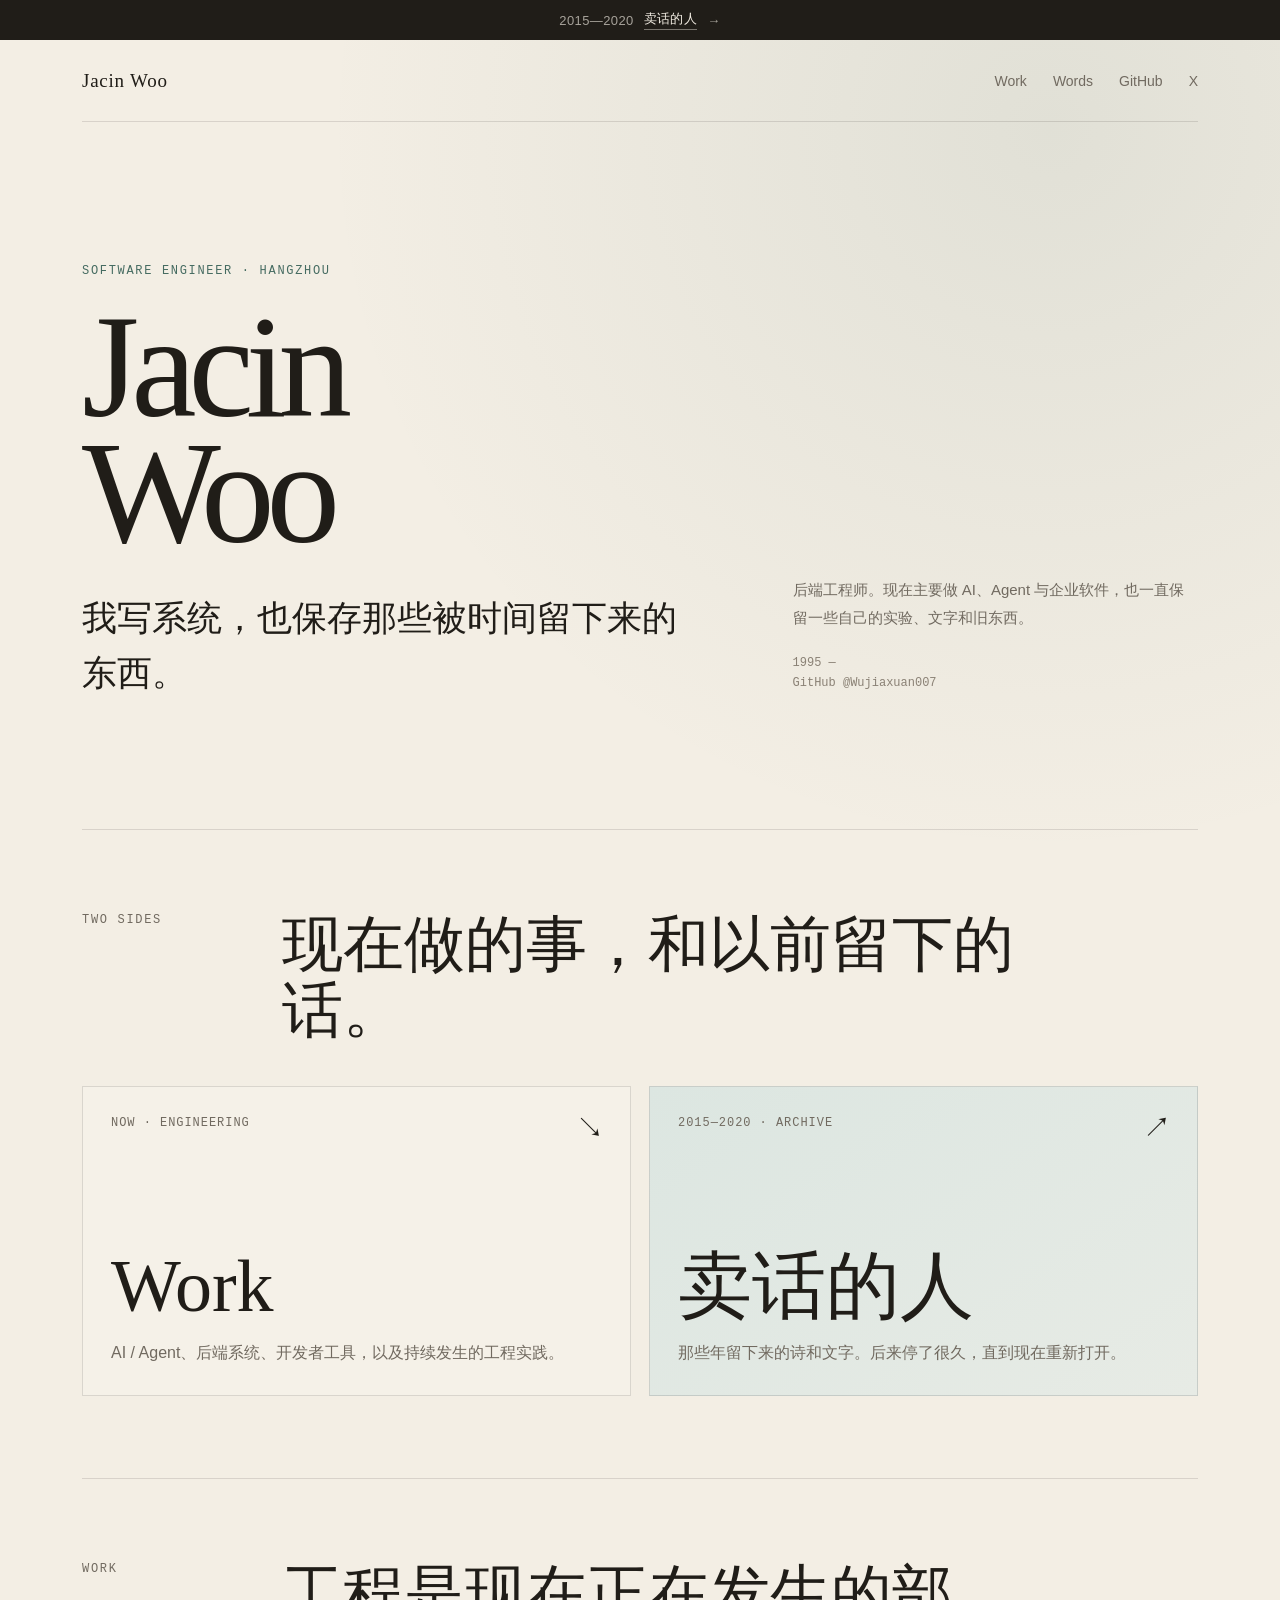
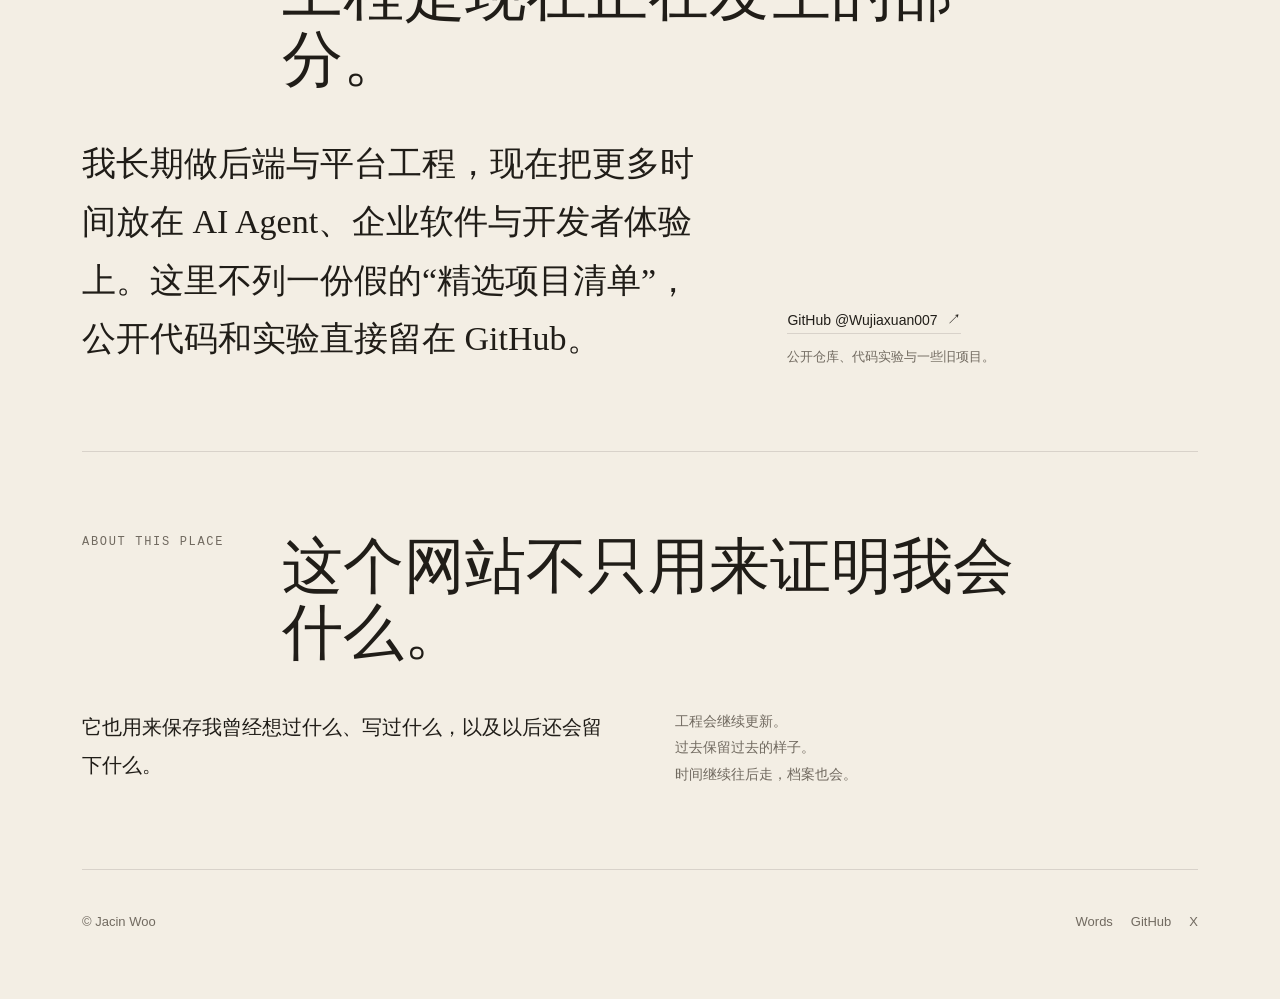
==== commit 140649aa: "fix(home): remove misattributed projects and simplify work section" ====
--- a/index.html
+++ b/index.html
@@ -3,84 +3,22 @@
 <head>
   <meta charset="utf-8" />
   <meta name="viewport" content="width=device-width,initial-scale=1" />
-  <meta name="description" content="Jacin Woo 的个人主页：工程、作品，以及重新打开的文字档案。" />
+  <meta name="description" content="Jacin Woo 的个人主页。工程、文字，以及一些被时间留下来的东西。" />
   <meta property="og:title" content="Jacin Woo" />
-  <meta property="og:description" content="工程、作品，以及重新打开的文字档案。" />
+  <meta property="og:description" content="工程、文字，以及一些被时间留下来的东西。" />
   <meta property="og:type" content="website" />
   <meta property="og:image" content="/og.png" />
   <title>Jacin Woo</title>
   <link rel="icon" href="/favicon.svg" />
   <style>
-    :root{
-      --paper:#f5f1e8;
-      --paper-2:#ece6d9;
-      --ink:#211f1a;
-      --muted:#706b61;
-      --line:rgba(33,31,26,.14);
-      --green:#2f645b;
-      --green-soft:#dce9e5;
-      --serif:"Songti SC","STSong","Noto Serif SC",Georgia,serif;
-      --sans:Inter,"PingFang SC","Microsoft YaHei",Arial,sans-serif;
-      --mono:"SFMono-Regular",Consolas,monospace;
-    }
-    *{box-sizing:border-box}
-    html{scroll-behavior:smooth}
-    body{margin:0;background:var(--paper);color:var(--ink);font-family:var(--sans);-webkit-font-smoothing:antialiased}
-    a{color:inherit;text-decoration:none}
-    .archive-strip{display:flex;justify-content:center;align-items:center;gap:10px;min-height:38px;padding:8px 18px;background:var(--ink);color:var(--paper);font-size:13px;letter-spacing:.03em}
-    .archive-strip span{opacity:.62}
-    .archive-strip a{border-bottom:1px solid rgba(245,241,232,.45);padding-bottom:1px}
-    .shell{max-width:1180px;margin:0 auto;padding:0 32px}
-    .nav{height:84px;display:flex;align-items:center;justify-content:space-between;border-bottom:1px solid var(--line)}
-    .name{font-family:var(--serif);font-size:19px;letter-spacing:.04em}
-    .navlinks{display:flex;align-items:center;gap:26px;color:var(--muted);font-size:14px}
-    .navlinks a:hover{color:var(--ink)}
-    .hero{padding:clamp(78px,10vw,150px) 0 clamp(76px,9vw,132px)}
-    .hero-grid{display:grid;grid-template-columns:minmax(0,1.2fr) minmax(280px,.8fr);gap:clamp(44px,8vw,120px);align-items:end}
-    .eyebrow{margin:0 0 24px;color:var(--green);font:12px/1.4 var(--mono);letter-spacing:.14em;text-transform:uppercase}
-    h1{font-family:var(--serif);font-weight:400;font-size:clamp(68px,11vw,148px);line-height:.86;letter-spacing:-.055em;margin:0}
-    .hero-copy{max-width:690px;margin:34px 0 0;font-family:var(--serif);font-size:clamp(22px,2.8vw,34px);line-height:1.58}
-    .hero-side{padding-bottom:8px}
-    .hero-side p{margin:0;color:var(--muted);font-size:15px;line-height:1.85}
-    .hero-side .small{margin-top:20px;font:12px/1.7 var(--mono);color:#8a8478}
-    .section{padding:84px 0;border-top:1px solid var(--line)}
-    .section-head{display:grid;grid-template-columns:180px 1fr;gap:30px;margin-bottom:42px}
-    .section-kicker{font:12px/1.4 var(--mono);letter-spacing:.14em;color:var(--muted);text-transform:uppercase}
-    .section-title{font-family:var(--serif);font-weight:400;font-size:clamp(34px,5vw,62px);line-height:1.08;margin:0;max-width:760px}
-    .doors{display:grid;grid-template-columns:1fr 1fr;gap:18px}
-    .door{position:relative;min-height:320px;border:1px solid var(--line);padding:28px;display:flex;flex-direction:column;justify-content:space-between;transition:.22s ease;background:rgba(255,255,255,.12)}
-    .door:hover{transform:translateY(-3px);background:rgba(255,255,255,.38)}
-    .door.words{background:var(--green-soft)}
-    .door .meta{font:12px/1.4 var(--mono);color:var(--muted);letter-spacing:.08em}
-    .door h3{font-family:var(--serif);font-weight:400;font-size:clamp(42px,6vw,76px);line-height:1;margin:0 0 16px}
-    .door p{max-width:480px;color:var(--muted);line-height:1.75;margin:0}
-    .door .arrow{font-size:28px;position:absolute;right:26px;top:22px}
-    .work-list{display:grid}
-    .work-row{display:grid;grid-template-columns:160px minmax(0,1fr) auto;gap:24px;align-items:center;padding:22px 0;border-top:1px solid var(--line)}
-    .work-row:last-child{border-bottom:1px solid var(--line)}
-    .work-kind{font:12px/1.4 var(--mono);color:var(--muted);text-transform:uppercase;letter-spacing:.08em}
-    .work-row h3{font-family:var(--serif);font-weight:400;font-size:25px;margin:0 0 6px}
-    .work-row p{margin:0;color:var(--muted);font-size:14px;line-height:1.55}
-    .work-row .go{font-size:20px;color:var(--muted)}
-    .about-grid{display:grid;grid-template-columns:1fr 1fr;gap:70px}
-    .about-grid p{margin:0;font-family:var(--serif);font-size:20px;line-height:1.9}
-    .about-grid .facts{font-family:var(--sans);font-size:14px;color:var(--muted);line-height:1.9}
-    .footer{padding:44px 0 70px;border-top:1px solid var(--line);display:flex;justify-content:space-between;gap:24px;color:var(--muted);font-size:13px}
-    .footer-links{display:flex;gap:18px}
-    @media(max-width:780px){
-      .shell{padding:0 20px}
-      .nav{height:70px}.navlinks{gap:16px}.navlinks .optional{display:none}
-      .hero{padding:72px 0 82px}.hero-grid{grid-template-columns:1fr;gap:46px}.hero-copy{margin-top:28px}
-      .section{padding:62px 0}.section-head{grid-template-columns:1fr;gap:14px}.doors{grid-template-columns:1fr}.door{min-height:260px}
-      .work-row{grid-template-columns:1fr auto;gap:12px}.work-kind{grid-column:1/-1}.about-grid{grid-template-columns:1fr;gap:34px}
-      .footer{flex-direction:column}.archive-strip{justify-content:flex-start;overflow:hidden;white-space:nowrap}
-    }
+    :root{--paper:#f3eee4;--paper-2:#e9e1d3;--ink:#201d18;--muted:#716a60;--line:rgba(32,29,24,.13);--green:#456b61;--green-soft:#dce6e1;--serif:"Songti SC","STSong","Noto Serif SC",Georgia,serif;--sans:Inter,"PingFang SC","Microsoft YaHei",Arial,sans-serif;--mono:"SFMono-Regular",Consolas,monospace}
+    *{box-sizing:border-box}html{scroll-behavior:smooth}body{margin:0;background:radial-gradient(circle at 82% 5%,rgba(77,111,101,.11),transparent 27%),var(--paper);color:var(--ink);font-family:var(--sans);-webkit-font-smoothing:antialiased}a{color:inherit;text-decoration:none}.archive-strip{display:flex;justify-content:center;align-items:center;gap:10px;min-height:40px;padding:8px 18px;background:var(--ink);color:var(--paper);font-size:13px;letter-spacing:.03em}.archive-strip span{opacity:.64}.archive-strip a{border-bottom:1px solid rgba(243,238,228,.42);padding-bottom:1px}.shell{max-width:1180px;margin:0 auto;padding:0 32px}.nav{height:82px;display:flex;align-items:center;justify-content:space-between;border-bottom:1px solid var(--line)}.name{font-family:var(--serif);font-size:19px;letter-spacing:.04em}.navlinks{display:flex;align-items:center;gap:26px;color:var(--muted);font-size:14px}.navlinks a:hover{color:var(--ink)}.hero{padding:clamp(86px,11vw,158px) 0 clamp(88px,10vw,142px)}.hero-grid{display:grid;grid-template-columns:minmax(0,1.2fr) minmax(260px,.8fr);gap:clamp(44px,8vw,116px);align-items:end}.eyebrow{margin:0 0 24px;color:var(--green);font:12px/1.4 var(--mono);letter-spacing:.14em;text-transform:uppercase}h1{font-family:var(--serif);font-weight:400;font-size:clamp(70px,11.5vw,150px);line-height:.86;letter-spacing:-.055em;margin:0}.hero-copy{max-width:720px;margin:34px 0 0;font-family:var(--serif);font-size:clamp(22px,2.8vw,35px);line-height:1.58}.hero-side{padding-bottom:8px}.hero-side p{margin:0;color:var(--muted);font-size:15px;line-height:1.9}.hero-side .small{margin-top:20px;font:12px/1.7 var(--mono);color:#8a8175}.section{padding:82px 0;border-top:1px solid var(--line)}.section-head{display:grid;grid-template-columns:170px 1fr;gap:30px;margin-bottom:42px}.section-kicker{font:12px/1.4 var(--mono);letter-spacing:.14em;color:var(--muted);text-transform:uppercase}.section-title{font-family:var(--serif);font-weight:400;font-size:clamp(34px,5vw,61px);line-height:1.08;margin:0;max-width:790px}.doors{display:grid;grid-template-columns:1fr 1fr;gap:18px}.door{position:relative;min-height:310px;border:1px solid var(--line);padding:28px;display:flex;flex-direction:column;justify-content:space-between;transition:.22s ease;background:rgba(255,255,255,.16)}.door:hover{transform:translateY(-3px);background:rgba(255,255,255,.4)}.door.words{background:linear-gradient(145deg,var(--green-soft),#e7ebe5)}.door .meta{font:12px/1.4 var(--mono);color:var(--muted);letter-spacing:.08em}.door h3{font-family:var(--serif);font-weight:400;font-size:clamp(42px,6vw,74px);line-height:1;margin:0 0 16px}.door p{max-width:480px;color:var(--muted);line-height:1.75;margin:0}.door .arrow{font-size:28px;position:absolute;right:26px;top:22px}.work-note{display:grid;grid-template-columns:minmax(0,1.2fr) minmax(240px,.8fr);gap:clamp(36px,7vw,100px);align-items:end}.work-note p{margin:0;font-family:var(--serif);font-size:clamp(22px,2.8vw,34px);line-height:1.72}.work-links{display:flex;flex-direction:column;gap:12px;align-items:flex-start}.work-links a{display:inline-flex;align-items:center;gap:9px;padding-bottom:4px;border-bottom:1px solid var(--line);font-size:14px}.work-links small{color:var(--muted);line-height:1.7}.about-grid{display:grid;grid-template-columns:1fr 1fr;gap:70px}.about-grid p{margin:0;font-family:var(--serif);font-size:20px;line-height:1.9}.about-grid .facts{font-family:var(--sans);font-size:14px;color:var(--muted);line-height:1.9}.footer{padding:44px 0 70px;border-top:1px solid var(--line);display:flex;justify-content:space-between;gap:24px;color:var(--muted);font-size:13px}.footer-links{display:flex;gap:18px}@media(max-width:780px){.shell{padding:0 20px}.nav{height:70px}.navlinks{gap:16px}.navlinks .optional{display:none}.hero{padding:72px 0 82px}.hero-grid,.work-note{grid-template-columns:1fr;gap:46px}.hero-copy{margin-top:28px}.section{padding:62px 0}.section-head{grid-template-columns:1fr;gap:14px}.doors{grid-template-columns:1fr}.door{min-height:250px}.about-grid{grid-template-columns:1fr;gap:34px}.footer{flex-direction:column}.archive-strip{justify-content:flex-start;overflow:hidden;white-space:nowrap}}
   </style>
 </head>
 <body>
   <div class="archive-strip">
     <span>2015—2020</span>
-    <a href="/words/">“卖话的人”文字档案重新打开</a>
+    <a href="/words/">卖话的人</a>
     <span>→</span>
   </div>
 
@@ -104,7 +42,7 @@
             <p class="hero-copy">我写系统，也保存那些被时间留下来的东西。</p>
           </div>
           <div class="hero-side">
-            <p>后端工程师。现在做 AI、Agent 与企业软件，也做一些自己觉得有意思的工具。</p>
+            <p>后端工程师。现在主要做 AI、Agent 与企业软件，也一直保留一些自己的实验、文字和旧东西。</p>
             <p class="small">1995 —<br>GitHub @Wujiaxuan007</p>
           </div>
         </div>
@@ -119,48 +57,27 @@
           <a class="door" href="#work">
             <span class="arrow">↘</span>
             <div class="meta">NOW · ENGINEERING</div>
-            <div>
-              <h3>Work</h3>
-              <p>AI / Agent、后端系统、开发者工具，以及一些公开的工程实践。</p>
-            </div>
+            <div><h3>Work</h3><p>AI / Agent、后端系统、开发者工具，以及持续发生的工程实践。</p></div>
           </a>
           <a class="door words" href="/words/">
             <span class="arrow">↗</span>
             <div class="meta">2015—2020 · ARCHIVE</div>
-            <div>
-              <h3>卖话的人</h3>
-              <p>三十余件旧作。原文不改，原排版重建。2026 年重新打开。</p>
-            </div>
+            <div><h3>卖话的人</h3><p>那些年留下来的诗和文字。后来停了很久，直到现在重新打开。</p></div>
           </a>
         </div>
       </section>
 
       <section class="section" id="work" aria-labelledby="work-title">
         <div class="section-head">
-          <div class="section-kicker">Selected work</div>
-          <h2 class="section-title" id="work-title">不是履历，只留几件还值得看的东西。</h2>
+          <div class="section-kicker">Work</div>
+          <h2 class="section-title" id="work-title">工程是现在正在发生的部分。</h2>
         </div>
-        <div class="work-list">
-          <a class="work-row" href="https://github.com/Wujiaxuan007/intellij-sdk-code-samples">
-            <div class="work-kind">Plugin engineering</div>
-            <div><h3>intellij-sdk-code-samples</h3><p>IntelliJ Platform 插件开发示例与实践。</p></div>
-            <div class="go">↗</div>
-          </a>
-          <a class="work-row" href="https://github.com/Wujiaxuan007/Netcatty">
-            <div class="work-kind">Desktop tooling</div>
-            <div><h3>Netcatty</h3><p>把 SFTP 与终端放进同一个桌面工作流。</p></div>
-            <div class="go">↗</div>
-          </a>
-          <a class="work-row" href="https://github.com/Wujiaxuan007/gomall">
-            <div class="work-kind">Backend</div>
-            <div><h3>gomall</h3><p>Go 后端服务与业务系统实践。</p></div>
-            <div class="go">↗</div>
-          </a>
-          <a class="work-row" href="https://github.com/Wujiaxuan007">
-            <div class="work-kind">More</div>
-            <div><h3>GitHub</h3><p>更多公开仓库、实验与旧代码都留在这里。</p></div>
-            <div class="go">↗</div>
-          </a>
+        <div class="work-note">
+          <p>我长期做后端与平台工程，现在把更多时间放在 AI Agent、企业软件与开发者体验上。这里不列一份假的“精选项目清单”，公开代码和实验直接留在 GitHub。</p>
+          <div class="work-links">
+            <a href="https://github.com/Wujiaxuan007">GitHub @Wujiaxuan007 <span>↗</span></a>
+            <small>公开仓库、代码实验与一些旧项目。</small>
+          </div>
         </div>
       </section>
 
@@ -171,18 +88,14 @@
         </div>
         <div class="about-grid">
           <p>它也用来保存我曾经想过什么、写过什么，以及以后还会留下什么。</p>
-          <p class="facts">工程会继续更新。<br>旧作不会被 AI 重写。<br>时间会继续往后走，档案也会。</p>
+          <p class="facts">工程会继续更新。<br>过去保留过去的样子。<br>时间继续往后走，档案也会。</p>
         </div>
       </section>
     </main>
 
     <footer class="footer">
       <div>© Jacin Woo</div>
-      <div class="footer-links">
-        <a href="/words/">Words</a>
-        <a href="https://github.com/Wujiaxuan007">GitHub</a>
-        <a href="https://x.com/JsonWoo">X</a>
-      </div>
+      <div class="footer-links"><a href="/words/">Words</a><a href="https://github.com/Wujiaxuan007">GitHub</a><a href="https://x.com/JsonWoo">X</a></div>
     </footer>
   </div>
 </body>
